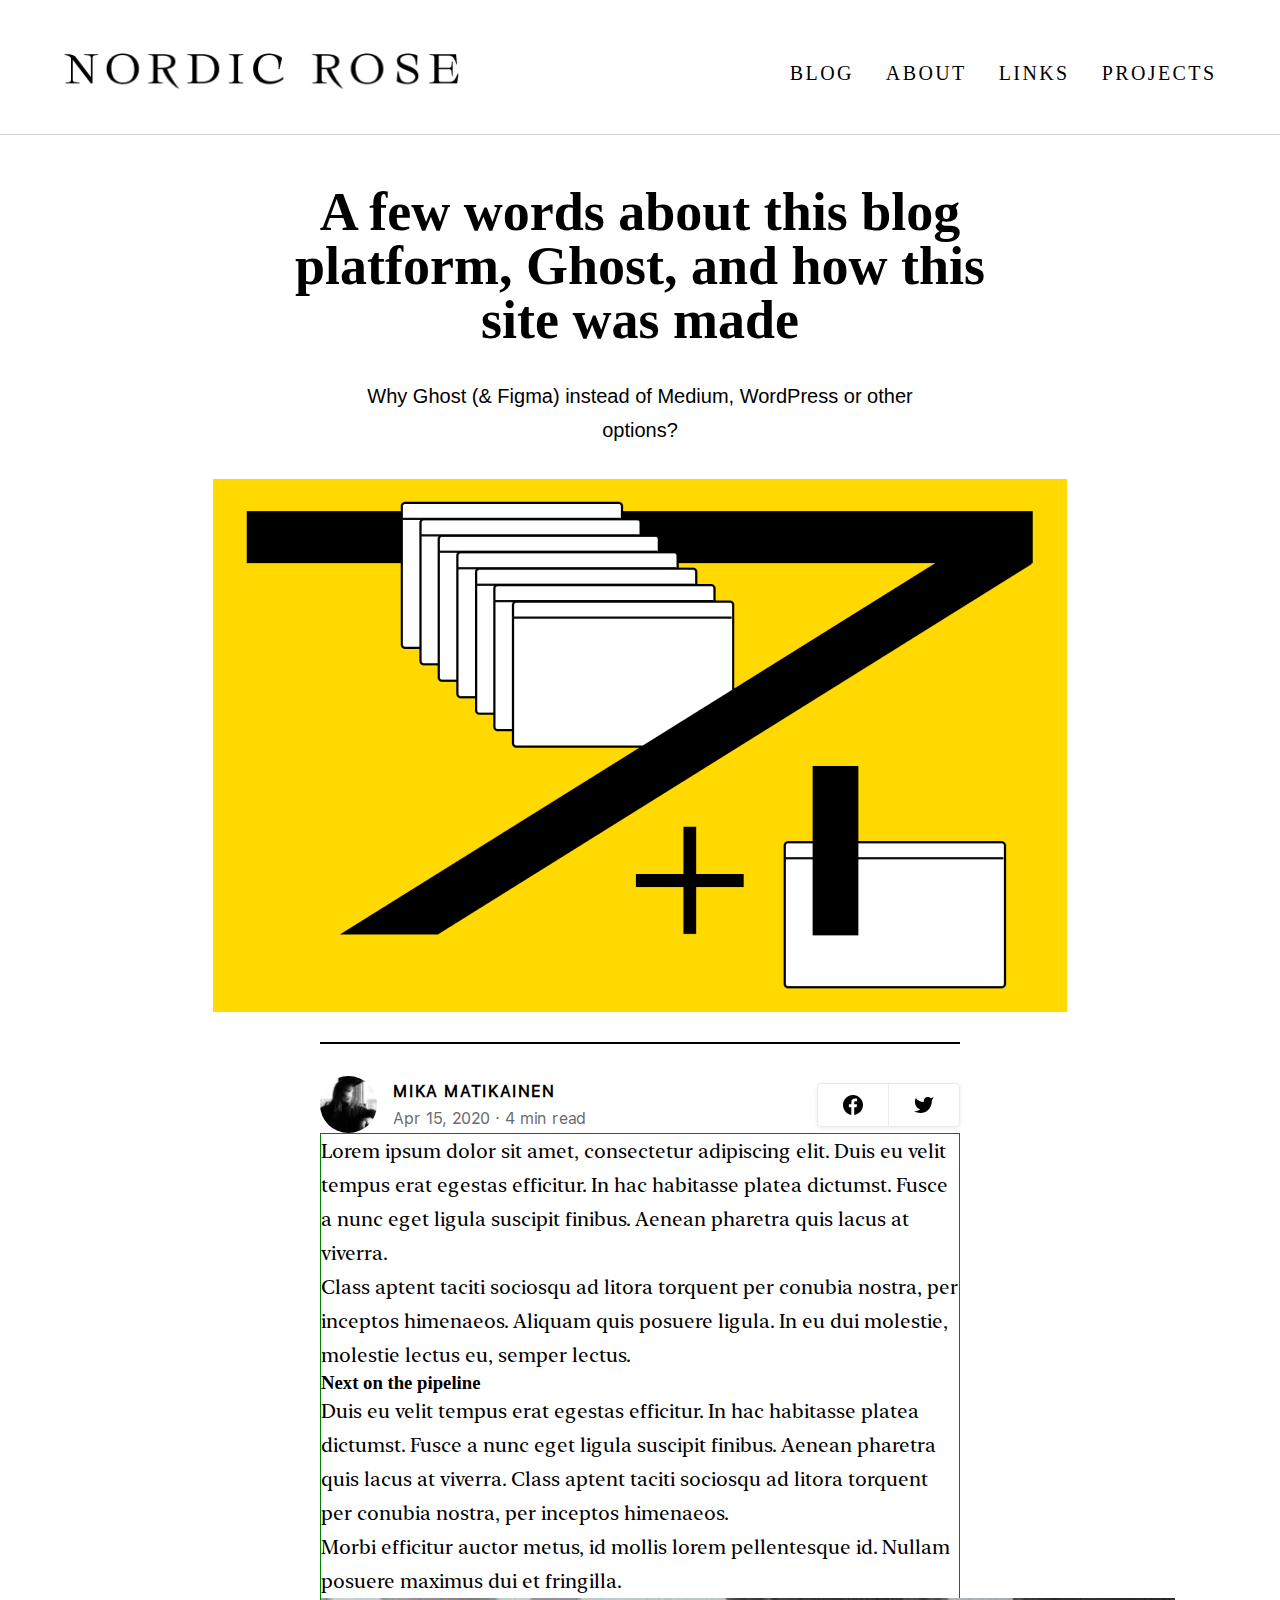
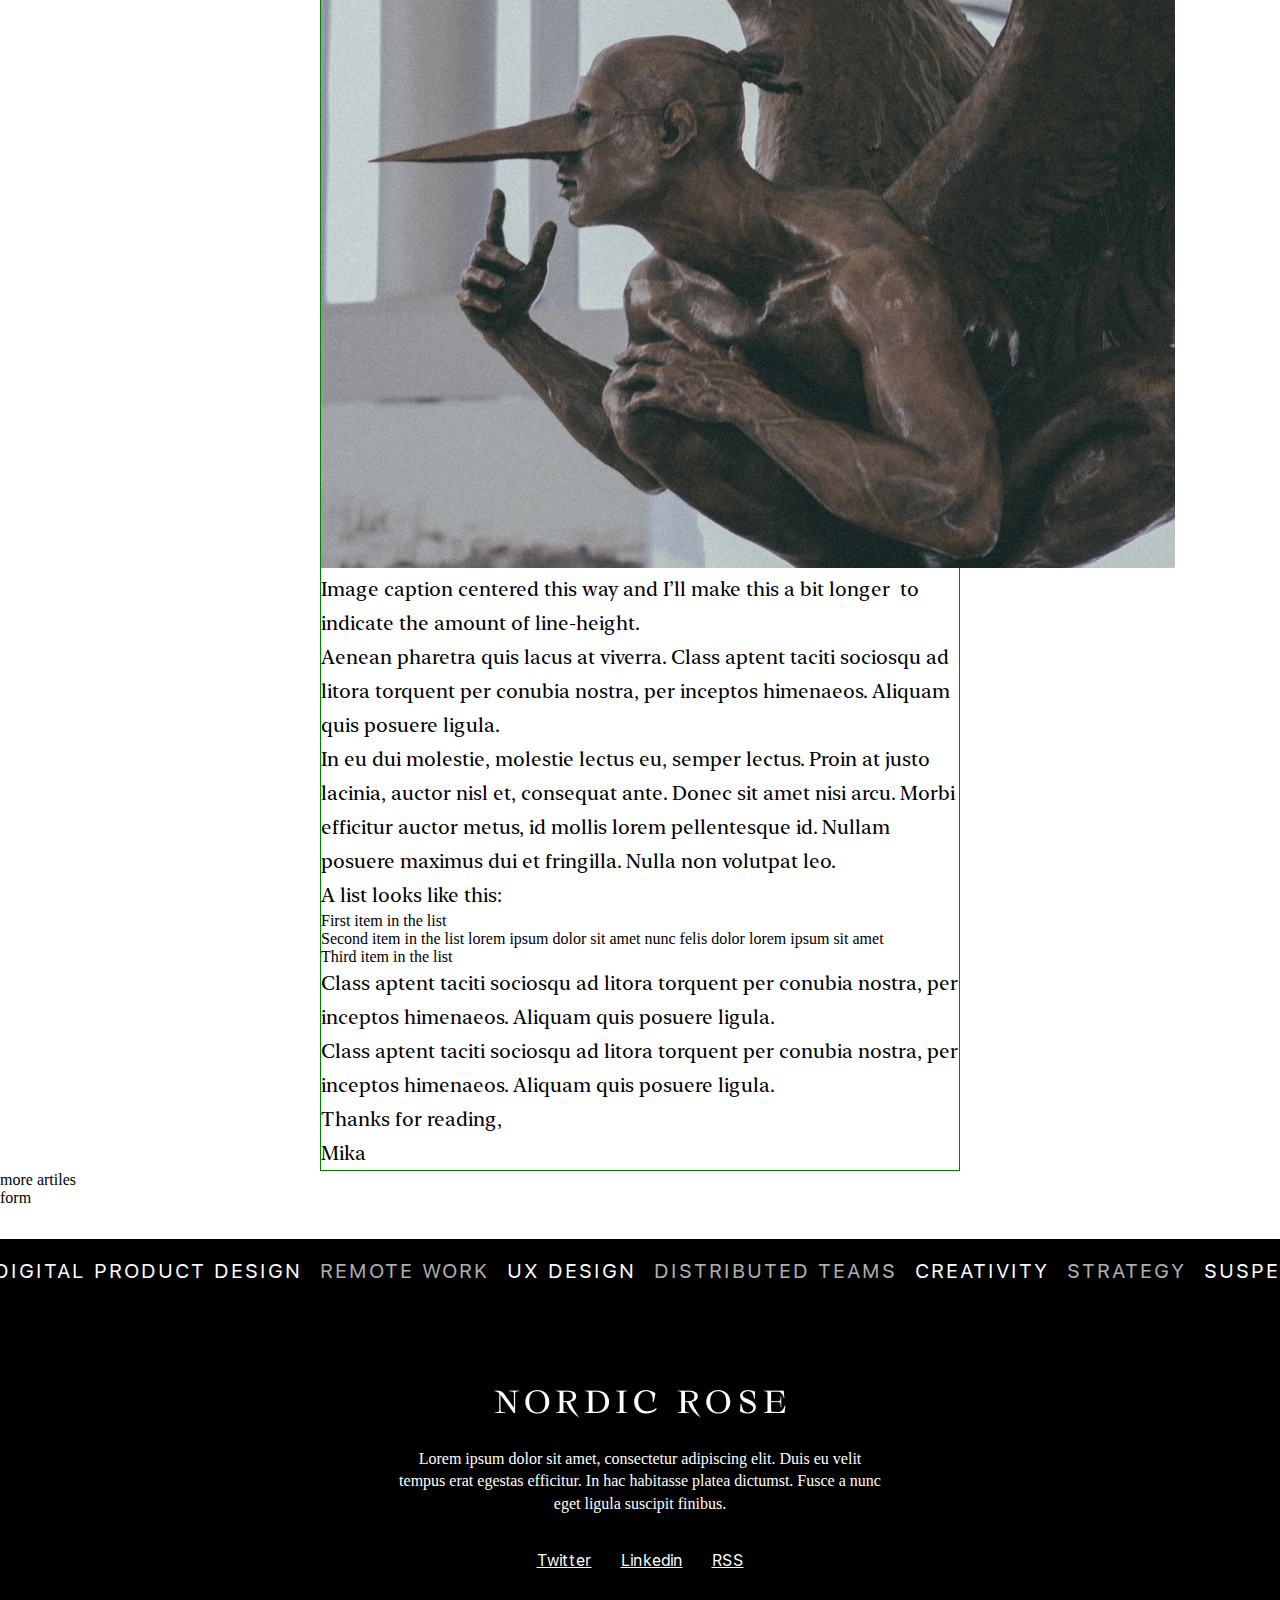
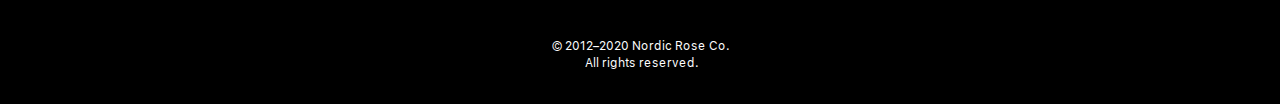
==== disk/article.html @ 6eb0c587 "building article content" ====
<!DOCTYPE html>
<html lang="en">
  <head>
    <meta charset="UTF-8" />
    <meta http-equiv="X-UA-Compatible" content="IE=edge" />
    <meta name="viewport" content="width=device-width, initial-scale=1.0" />
    <title>Document</title>
    <!-- Fonts -->
    <link href="https://fonts.cdnfonts.com/css/new-york" rel="stylesheet" />
    <link href="https://fonts.cdnfonts.com/css/sf-mono" rel="stylesheet" />
    <link
      href="https://fonts.cdnfonts.com/css/sf-pro-display"
      rel="stylesheet"
    />

    <!-- Style Sheet -->
    <link rel="stylesheet" href="./css/main.css" />
  </head>
  <body id="body-home">
    <!-- Header -->
    <header class="header-home">
      <div class="header-container">
        <div class="header-container__logo">
          <a href="./index.html"
            ><img src="./img/nordic-rose-logo.png" alt=""
          /></a>
        </div>
        <nav class="header-container__navbar">
          <ul
            class="navbar-burger-button"
            id="burgerButton"
            onclick="toggleBurgerButton()"
          >
            <li class="line-1"></li>
            <li class="line-2"></li>
            <li class="line-3"></li>
          </ul>
          <ul class="navbar-links" id="navLinks">
            <div class="link-container">
              <li><a href="./blog.html" target="_blank">blog</a></li>
            </div>
            <div class="link-container">
              <li><a href="#">about</a></li>
            </div>
            <div class="link-container">
              <li><a href="#">links</a></li>
            </div>
            <div class="link-container">
              <li><a href="#">projects</a></li>
            </div>
          </ul>
        </nav>
      </div>
    </header>

    <!-- Hero -->
    <div class="hero-home">
      <div
        class="hero-home-container hero-article-container"
        id="hero-container"
      >
        <img
          class="hero-home-container__image"
          src="./img/hero-image.png"
          alt="hero-image"
        />
        <h1 class="hero-home-container__title">
          A few words about this blog platform, Ghost, and how this site was
          made
        </h1>
        <p class="hero-home-container__introduction">
          Why Ghost (& Figma) instead of Medium, WordPress or other options?
        </p>
      </div>
    </div>

    <main>
      <!-- Author and article posted date -->
      <section class="main-article">
        <!-- 1. author info and date posted -->
        <div class="main-article__author">
          <!-- author name and date posted -->
          <div class="author-date-posted">
            <a href="https://www.facebook.com/zuck" target="_blank">
              <img
                src="./img/article-page/author-image.svg"
                class="author-image"
              />
            </a>
            <div class="name-date-posted">
              <a href="https://www.facebook.com/zuck" target="_blank">
                <h3>mika matikainen</h3>
              </a>
              <p>Apr 15, 2020 · 4 min read</p>
            </div>
          </div>

          <!-- author's socisl network -->
          <div class="social-network">
            <a href="https://www.facebook.com/" target="_blank"
              ><img src="./img/article-page/facebook-icon.svg"
            /></a>
            <a href="https://twitter.com/" target="_blank"
              ><img src="../disk/img/article-page/twitter-icon.svg"
            /></a>
            <a href="https://www.whatsapp.com/" target="_blank"
              ><img src="../disk/img/article-page/whatapp-icon.svg"
            /></a>
          </div>
        </div>

        <!-- 2. article content -->
        <div class="main-article__content">
          <p>
            Lorem ipsum dolor sit amet, consectetur adipiscing elit. Duis eu
            velit tempus erat egestas efficitur. In hac habitasse platea
            dictumst. Fusce a nunc eget ligula suscipit finibus. Aenean pharetra
            quis lacus at viverra.
          </p>

          <p>
            Class aptent taciti sociosqu ad litora torquent per conubia nostra,
            per inceptos himenaeos. Aliquam quis posuere ligula. In eu dui
            molestie, molestie lectus eu, semper lectus.
          </p>

          <h3>Next on the pipeline</h3>

          <p>
            Duis eu velit tempus erat egestas efficitur. In hac habitasse platea
            dictumst. Fusce a nunc eget ligula suscipit finibus. Aenean pharetra
            quis lacus at viverra. Class aptent taciti sociosqu ad litora
            torquent per conubia nostra, per inceptos himenaeos.
          </p>

          <p>
            Morbi efficitur auctor metus, id mollis lorem pellentesque id.
            Nullam posuere maximus dui et fringilla.
          </p>

          <div class="article-image">
            <img src="./img/article-page/article-image.png" />
            <p class="image-info">
              Image caption centered this way and I’ll make this a bit longer
               to indicate the amount of line-height.
            </p>
          </div>

          <p>
            Aenean pharetra quis lacus at viverra. Class aptent taciti sociosqu
            ad litora torquent per conubia nostra, per inceptos himenaeos.
            Aliquam quis posuere ligula.
          </p>

          <p>
            In eu dui molestie, molestie lectus eu, semper lectus. Proin at
            justo lacinia, auctor nisl et, consequat ante. Donec sit amet nisi
            arcu. Morbi efficitur auctor metus, id mollis lorem pellentesque id.
            Nullam posuere maximus dui et fringilla. Nulla non volutpat leo.
          </p>

          <p>A list looks like this:</p>
          <ul>
            <li>First item in the list</li>
            <li>
              Second item in the list lorem ipsum dolor sit amet nunc felis
              dolor lorem ipsum sit amet
            </li>
            <li>Third item in the list</li>
          </ul>

          <p>
            Class aptent taciti sociosqu ad litora torquent per conubia nostra,
            per inceptos himenaeos. Aliquam quis posuere ligula.
          </p>

          <p>
            Class aptent taciti sociosqu ad litora torquent per conubia nostra,
            per inceptos himenaeos. Aliquam quis posuere ligula.
          </p>

          <p>
            Thanks for reading,<br />
            Mika
          </p>
        </div>
      </section>

      <section class="more-articles">more artiles</section>
      <section class="form">form</section>
    </main>

    <!-- Footer -->
    <footer class="footer-home">
      <ul class="footer-home__abilities">
        <li>digital product design</li>
        <li>remote work</li>
        <li>ux design</li>
        <li>distributed teams</li>
        <li>creativity</li>
        <li>strategy</li>
        <li>suspense</li>
        <li>growth</li>
      </ul>
      <div class="footer-home__contact">
        <a href="./index.html" class="footer-logo"
          ><img src="./img/nordic-rose-dark-logo.png"
        /></a>
        <p class="footer-intro">
          Lorem ipsum dolor sit amet, consectetur adipiscing elit. Duis eu velit
          tempus erat egestas efficitur. In hac habitasse platea dictumst. Fusce
          a nunc eget ligula suscipit finibus.
        </p>
        <ul class="footer-social-network">
          <li><a href="https://twitter.com" target="_blank">Twitter</a></li>
          <li>
            <a href="https://www.linkedin.com" target="_blank">Linkedin</a>
          </li>
          <li><a href="https://rss.com" target="_blank">RSS</a></li>
        </ul>
        <p class="footer-copyright">
          © 2012–2020 Nordic Rose Co.  All rights reserved.
        </p>
      </div>
    </footer>

    <!-- Javascript -->
    <script src="./js/LogicScript.js"></script>
  </body>
</html>
---- disk/css/main.css ----
main {
  margin: 2rem 0;
  /* this will be removed */
}
main .main-article {
  max-width: 640px;
  margin: 0 auto;
}
main .main-article__author {
  display: -webkit-box;
  display: -ms-flexbox;
  display: flex;
  -webkit-box-pack: justify;
      -ms-flex-pack: justify;
          justify-content: space-between;
  -webkit-box-align: center;
      -ms-flex-align: center;
          align-items: center;
}
main .main-article__author .author-date-posted {
  display: -webkit-box;
  display: -ms-flexbox;
  display: flex;
  gap: 16px;
}
main .main-article__author .author-date-posted > a {
  border-radius: 50%;
  width: 57px;
  aspect-ratio: 1/1;
  overflow: hidden;
}
main .main-article__author .author-date-posted > a:hover {
  -webkit-box-shadow: 0px 1px 8px rgb(246, 217, 2);
          box-shadow: 0px 1px 8px rgb(246, 217, 2);
}
main .main-article__author .author-date-posted > a img {
  height: 100%;
  -o-object-fit: cover;
     object-fit: cover;
}
main .main-article__author .author-date-posted .name-date-posted {
  display: -webkit-box;
  display: -ms-flexbox;
  display: flex;
  -webkit-box-orient: vertical;
  -webkit-box-direction: normal;
      -ms-flex-direction: column;
          flex-direction: column;
  -webkit-box-pack: center;
      -ms-flex-pack: center;
          justify-content: center;
  gap: 8px;
}
main .main-article__author .author-date-posted .name-date-posted a h3 {
  text-transform: uppercase;
  font-family: "SF Pro Text";
  font-size: 16px;
  line-height: 19px;
  letter-spacing: 0.05em;
}
main .main-article__author .author-date-posted .name-date-posted a h3:hover {
  text-decoration: underline;
  -webkit-text-decoration-color: rgb(246, 217, 2);
          text-decoration-color: rgb(246, 217, 2);
}
main .main-article__author .author-date-posted .name-date-posted p {
  font-family: "SF Pro Text";
  font-style: normal;
  font-size: 16px;
  line-height: 19px;
  color: #6b6b6b;
}
main .main-article__author .social-network {
  border: 1px solid red;
  display: -webkit-box;
  display: -ms-flexbox;
  display: flex;
  -webkit-box-pack: justify;
      -ms-flex-pack: justify;
          justify-content: space-between;
  -webkit-box-align: center;
      -ms-flex-align: center;
          align-items: center;
  height: 44px;
  border: 1px solid #eaeaea;
  -webkit-box-shadow: 0px 1px 4px rgba(0, 0, 0, 0.08);
          box-shadow: 0px 1px 4px rgba(0, 0, 0, 0.08);
  border-radius: 4px;
  overflow: hidden;
}
main .main-article__author .social-network a {
  padding: 12.04px 25px;
  height: 100%;
}
main .main-article__author .social-network a:first-child {
  border-right: 1px solid rgba(0, 0, 0, 0.08);
}
main .main-article__author .social-network a:last-child {
  border-left: 1px solid rgba(0, 0, 0, 0.08);
  display: none;
}
main .main-article__author .social-network a:hover {
  background-color: rgb(246, 217, 2);
  -webkit-transition: all 250ms ease;
  transition: all 250ms ease;
}
main .main-article__author .social-network a img {
  width: 20px;
  height: 20px;
  position: relative;
  top: -1px;
}
main .main-article__content {
  border: 1px solid green;
}
main .main-article__content p {
  font-family: "New York Medium";
  font-style: normal;
  font-weight: 400;
  font-size: 20px;
  line-height: 170%;
}

/* --------------------------- ++ BASE ++ --------------------------- */
/* import article scss files */
@font-face {
  font-family: "SF Pro Text";
  src: url("../fonts/SFProText-Regular.ttf") format("truetype");
  font-weight: normal;
  font-style: normal;
  font-display: swap;
}
@font-face {
  font-family: "New York Medium";
  src: url("../fonts/NewYorkMedium-Regular.ttf") format("truetype");
  font-weight: 500;
  font-style: normal;
  font-display: swap;
}
li {
  list-style: none;
}

ul {
  list-style-type: none;
}

*,
::after,
::before {
  margin: 0;
  padding: 0;
  -webkit-box-sizing: border-box;
          box-sizing: border-box;
}

a,
a:visited,
a:hover,
a:active {
  color: inherit;
}

a {
  text-decoration: none;
}

textarea,
select,
input,
button {
  outline: none;
}

h1 {
  line-height: 100%;
  font-size: 54px;
  font-family: "New York Extra Large";
  text-align: center;
}

h2 {
  font-family: "New York Extra Large";
  font-size: 44px;
  line-height: 53px;
  text-align: center;
}

/*  ============================= HOME PAGE ============================= */
/* --- Header --- */
.header-home {
  -webkit-box-shadow: 0px 1px 0px rgba(0, 0, 0, 0.16);
          box-shadow: 0px 1px 0px rgba(0, 0, 0, 0.16);
  max-width: 1440px;
  margin: 0 auto;
}
.header-home .header-container {
  display: -webkit-box;
  display: -ms-flexbox;
  display: flex;
  -webkit-box-align: center;
      -ms-flex-align: center;
          align-items: center;
  -webkit-box-pack: justify;
      -ms-flex-pack: justify;
          justify-content: space-between;
  padding: 52.54px 63.58px 40px;
}
.header-home .header-container__logo {
  position: relative;
}
.header-home .header-container__logo a img {
  width: 395.83px;
  height: 37.53px;
}
.header-home .header-container__logo:hover::after {
  content: "";
  width: 100%;
  height: 2px;
  position: absolute;
  left: 0;
  top: calc(100% + 10px);
  background-color: rgb(246, 217, 2);
}
.header-home .header-container__navbar .navbar-burger-button {
  width: 24px;
  display: -webkit-box;
  display: -ms-flexbox;
  display: flex;
  -webkit-box-orient: vertical;
  -webkit-box-direction: normal;
      -ms-flex-direction: column;
          flex-direction: column;
  -webkit-box-pack: justify;
      -ms-flex-pack: justify;
          justify-content: space-between;
  gap: 7px;
  padding-bottom: 6px;
  cursor: pointer;
  -webkit-transition: all 250ms linear;
  transition: all 250ms linear;
  display: none;
}
.header-home .header-container__navbar .navbar-burger-button li {
  width: 100%;
  height: 1px;
  background-color: #000000;
}
.header-home .header-container__navbar .navbar-burger-button-open {
  -webkit-transform: rotate(90deg);
          transform: rotate(90deg);
  -webkit-transition: all 250ms linear;
  transition: all 250ms linear;
}
.header-home .header-container__navbar .navbar-links {
  display: -webkit-box;
  display: -ms-flexbox;
  display: flex;
  gap: 32px;
  z-index: 1000;
  background-color: white;
}
.header-home .header-container__navbar .navbar-links .link-container {
  position: relative;
}
.header-home .header-container__navbar .navbar-links .link-container li a {
  font-family: "New York Small";
  font-style: normal;
  font-weight: 500;
  font-size: 20px;
  line-height: 170%;
  text-align: center;
  letter-spacing: 0.12em;
  text-transform: uppercase;
  padding: 6px 100% 6px 0;
}
.header-home .header-container__navbar .navbar-links .link-container::after {
  content: "";
  width: 100%;
  height: 2px;
  position: absolute;
  left: 0;
  bottom: -44px;
  background-color: #000000;
  opacity: 0;
}
.header-home .header-container__navbar .navbar-links .link-container:hover::after {
  opacity: 1;
  -webkit-transition: all 350ms ease-out;
  transition: all 350ms ease-out;
}

/* --- Hero Home--- */
.hero-home {
  max-width: 1440px;
  margin: 0 auto;
  display: -webkit-box;
  display: -ms-flexbox;
  display: flex;
  -webkit-box-pack: center;
      -ms-flex-pack: center;
          justify-content: center;
  padding-top: 4%;
}
.hero-home .hero-home-container {
  max-width: 854px;
  display: -webkit-box;
  display: -ms-flexbox;
  display: flex;
  -webkit-box-orient: vertical;
  -webkit-box-direction: normal;
      -ms-flex-direction: column;
          flex-direction: column;
  -webkit-box-align: center;
      -ms-flex-align: center;
          align-items: center;
  gap: 32px;
  padding-bottom: 32px;
  position: relative;
  /* the black underline of the hero box */
}
.hero-home .hero-home-container__image {
  width: 100%;
}
.hero-home .hero-home-container__title {
  max-width: 780px;
  padding: 0 20px;
}
.hero-home .hero-home-container__introduction {
  font-family: "SF Mono", sans-serif;
  font-weight: 400;
  font-size: 20px;
  line-height: 170%;
  text-align: center;
  max-width: 592px;
  padding: 0 20px;
}
.hero-home .hero-home-container::after {
  content: "";
  width: 75%;
  height: 2px;
  background-color: #000000;
  margin: 0 auto;
  bottom: 0;
  position: absolute;
}

/* Articles - Home */
main .articles-section {
  width: -webkit-fit-content;
  width: -moz-fit-content;
  width: fit-content;
  margin: 64px auto;
}
main .articles-section h2 {
  margin-bottom: 40px;
}
main .articles-section .articles-container {
  display: -ms-grid;
  display: grid;
  -ms-grid-columns: 1fr 28px 1fr;
  grid-template-columns: repeat(2, 1fr);
  gap: 28px;
  padding: 0 20px;
}
main .articles-section .articles-container .article {
  display: -webkit-box;
  display: -ms-flexbox;
  display: flex;
  -webkit-box-orient: vertical;
  -webkit-box-direction: normal;
      -ms-flex-direction: column;
          flex-direction: column;
  -webkit-box-align: center;
      -ms-flex-align: center;
          align-items: center;
  gap: 20px;
  margin-bottom: 28px;
}
main .articles-section .articles-container .article a {
  display: -webkit-box;
  display: -ms-flexbox;
  display: flex;
  -webkit-box-orient: vertical;
  -webkit-box-direction: normal;
      -ms-flex-direction: column;
          flex-direction: column;
  -webkit-box-align: center;
      -ms-flex-align: center;
          align-items: center;
  gap: 20px;
}
main .articles-section .articles-container .article a p {
  font-family: "SF Pro Display", sans-serif;
  font-weight: 500;
  font-size: 22px;
  line-height: 120%;
  text-align: center;
  max-width: 262px;
}

/* Footer - Home */
.footer-home {
  background-color: #000000;
  max-width: 1440px;
  margin: 0 auto;
  display: -webkit-box;
  display: -ms-flexbox;
  display: flex;
  -webkit-box-orient: vertical;
  -webkit-box-direction: normal;
      -ms-flex-direction: column;
          flex-direction: column;
  -webkit-box-align: center;
      -ms-flex-align: center;
          align-items: center;
  gap: 105.12px;
  padding: 18px 0 32px 0;
  overflow: hidden;
}
.footer-home__abilities {
  display: -webkit-box;
  display: -ms-flexbox;
  display: flex;
  -webkit-box-pack: justify;
      -ms-flex-pack: justify;
          justify-content: space-between;
  gap: 18px;
  /* width increased to 101% to create overflow hidden effect */
  width: 101%;
}
.footer-home__abilities li {
  -ms-flex-negative: 0;
      flex-shrink: 0;
  font-family: "SF Pro Text";
  font-size: 20px;
  line-height: 28px;
  letter-spacing: 0.1em;
  text-transform: uppercase;
  /* can't find different weight of font SF Pro Text so I use text color with opacity 0.75 to do the highlighted trick*/
  color: rgba(255, 255, 255, 0.7);
  white-space: nowrap;
}
.footer-home__abilities li:nth-child(odd) {
  color: #ffffff;
}
.footer-home__contact {
  display: -webkit-box;
  display: -ms-flexbox;
  display: flex;
  -webkit-box-orient: vertical;
  -webkit-box-direction: normal;
      -ms-flex-direction: column;
          flex-direction: column;
  -webkit-box-align: center;
      -ms-flex-align: center;
          align-items: center;
  padding: 0 20px;
}
.footer-home__contact .footer-logo {
  margin-bottom: 25.58px;
}
.footer-home__contact .footer-intro {
  max-width: 488px;
  text-align: center;
  font-family: "New York Small";
  font-weight: 400;
  font-size: 16px;
  line-height: 140%;
  color: #ffffff;
  margin-bottom: 32px;
}
.footer-home__contact .footer-social-network {
  display: -webkit-box;
  display: -ms-flexbox;
  display: flex;
  gap: 29px;
  margin-bottom: 64px;
}
.footer-home__contact .footer-social-network li a {
  color: #ffffff;
  text-decoration: underline;
  font-family: "SF Pro Text";
  font-weight: 500;
  font-size: 16px;
  line-height: 170%;
}
.footer-home__contact .footer-copyright {
  color: #ffffff;
  font-family: "SF Pro Text";
  font-weight: 500;
  font-size: 12px;
  line-height: 140%;
  text-align: center;
  max-width: 178px;
}

/* ------------------------- ++ RESPONSIVE ++ -------------------------- */
@media (max-width: 1024px) {
  /*  ======================= HOME PAGE MOBILE ======================== */
  /* --- Header-Home --- */
  .header-home .header-container {
    position: relative;
    /* for .navbar-links positon */
    padding: 24px 20px 21px;
  }
  .header-home .header-container__logo a img {
    width: 217px;
    height: 20px;
  }
  .header-home .header-container__navbar .navbar-burger-button {
    display: -webkit-box;
    display: -ms-flexbox;
    display: flex;
  }
  .header-home .header-container__navbar .navbar-links {
    position: absolute;
    -webkit-box-orient: vertical;
    -webkit-box-direction: normal;
        -ms-flex-direction: column;
            flex-direction: column;
    gap: 0;
    top: 100%;
    left: 0;
    z-index: 100;
    width: 100%;
    height: 0;
    overflow: hidden;
  }
  .header-home .header-container__navbar .navbar-links .link-container:hover a {
    color: rgb(246, 217, 2);
  }
  .header-home .header-container__navbar .navbar-links .link-container::after {
    display: none;
  }
  .header-home .header-container__navbar .navbar-links-open {
    height: 100vh;
    padding: 10px 20px;
    -webkit-box-shadow: 0px 1px 0px rgba(0, 0, 0, 0.16);
            box-shadow: 0px 1px 0px rgba(0, 0, 0, 0.16);
    -webkit-transition: all 150ms cubic-bezier(0.25, 0.5, 0.75, 1);
    transition: all 150ms cubic-bezier(0.25, 0.5, 0.75, 1);
  }
}
@media (max-width: 682px) {
  /*  ======================= HOME PAGE MOBILE ======================== */
  /* Articles - Home */
  .articles-section {
    width: 100% !important;
  }
  .articles-section .articles-container {
    -ms-grid-columns: 1fr !important;
    grid-template-columns: 1fr !important;
  }
  .articles-section .articles-container .article:nth-child(n+7) {
    /* show only the first 6 articles on mobile mode */
    display: none;
  }
}
@media (max-width: 375px) {
  /*  ======================= HOME PAGE MOBILE ======================== */
  /* --- Hero-Home --- */
  .hero-home {
    padding-top: 52px;
  }
  .hero-home .hero-home-container {
    padding-bottom: 52px;
  }
  .hero-home .hero-home-container__title {
    font-size: 36px;
    line-height: 43px;
  }
  .hero-home .hero-home-container__introduction {
    font-size: 16px;
    line-height: 170%;
  }
  .hero-home .hero-home-container::after {
    width: 100%;
  }

  /* --- Footer-Home --- */
  .footer-home {
    gap: 103.41px;
  }
  .footer-home__contact .footer-logo img {
    max-width: 236.27px;
  }
  .footer-home__contact .footer-intro {
    max-width: 248px;
    font-size: 13px;
  }
  .footer-home__contact .footer-social-network li a {
    font-size: 13px;
  }
}
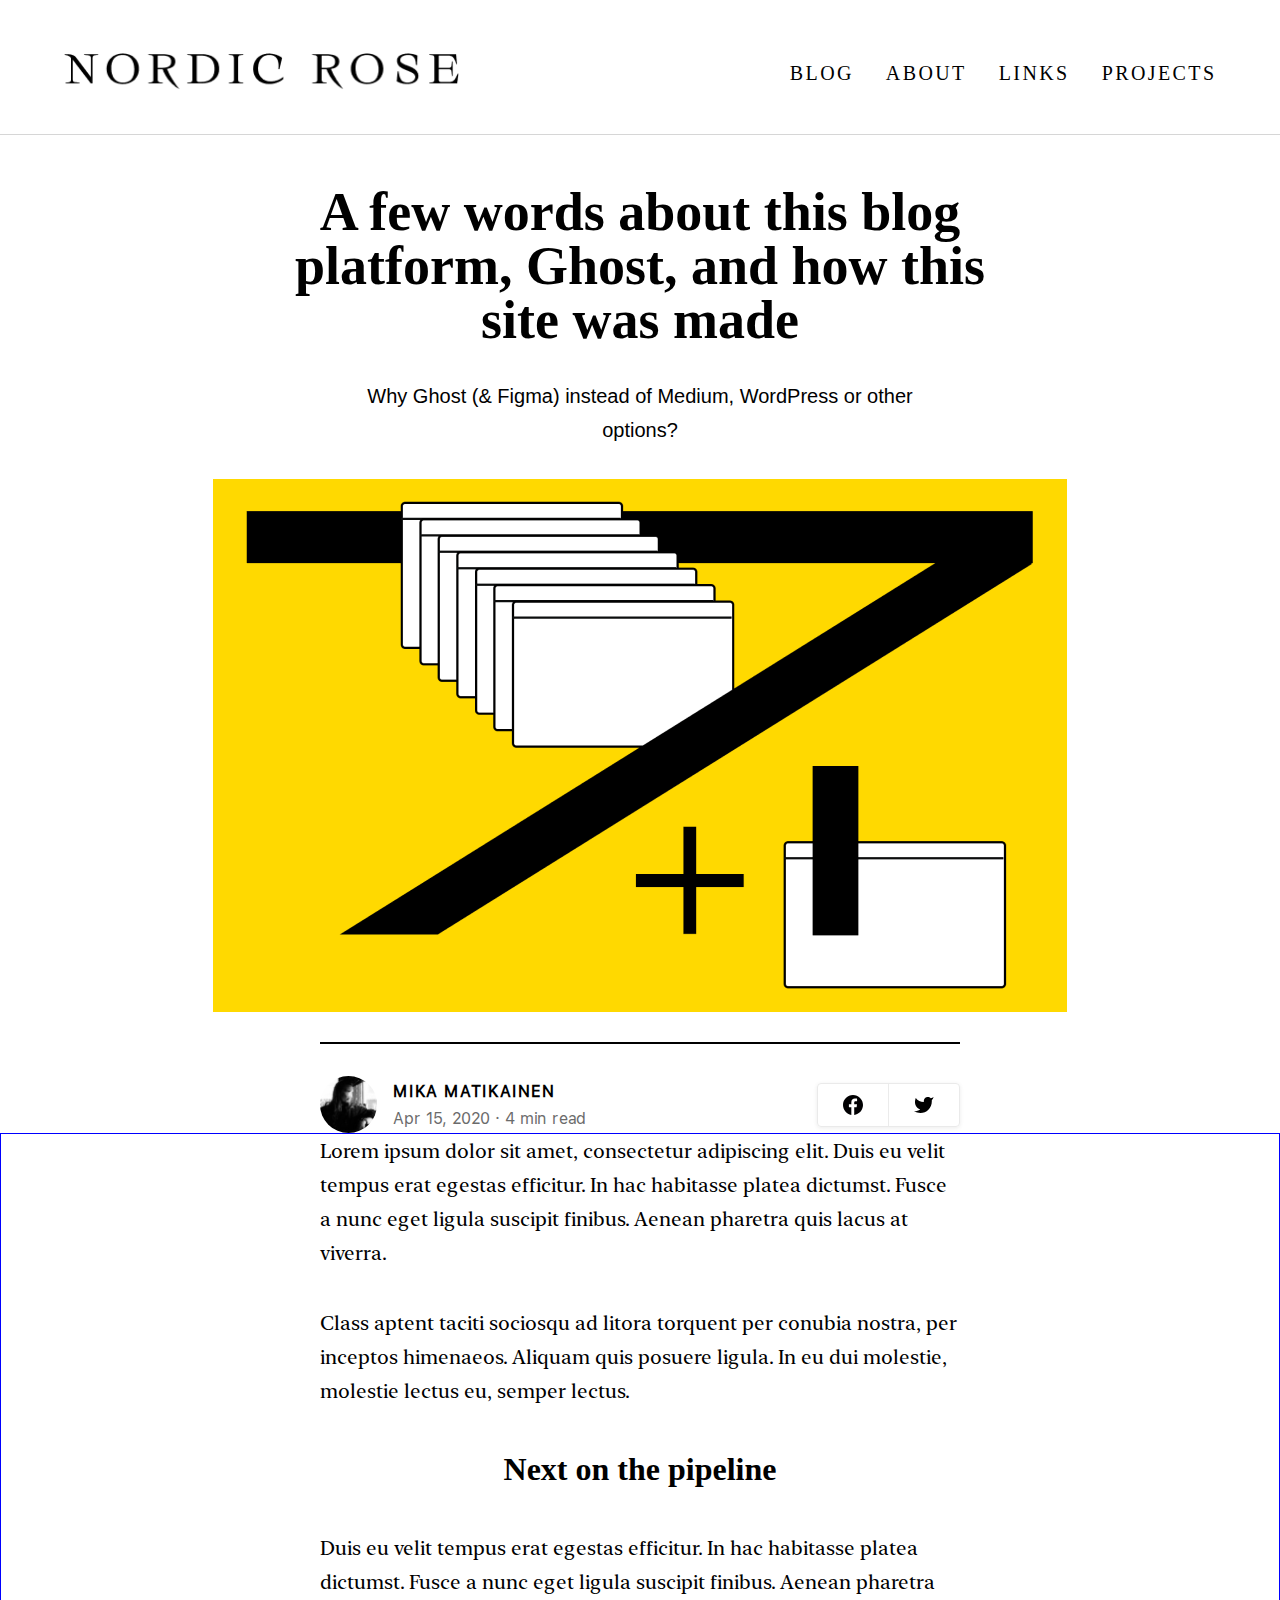
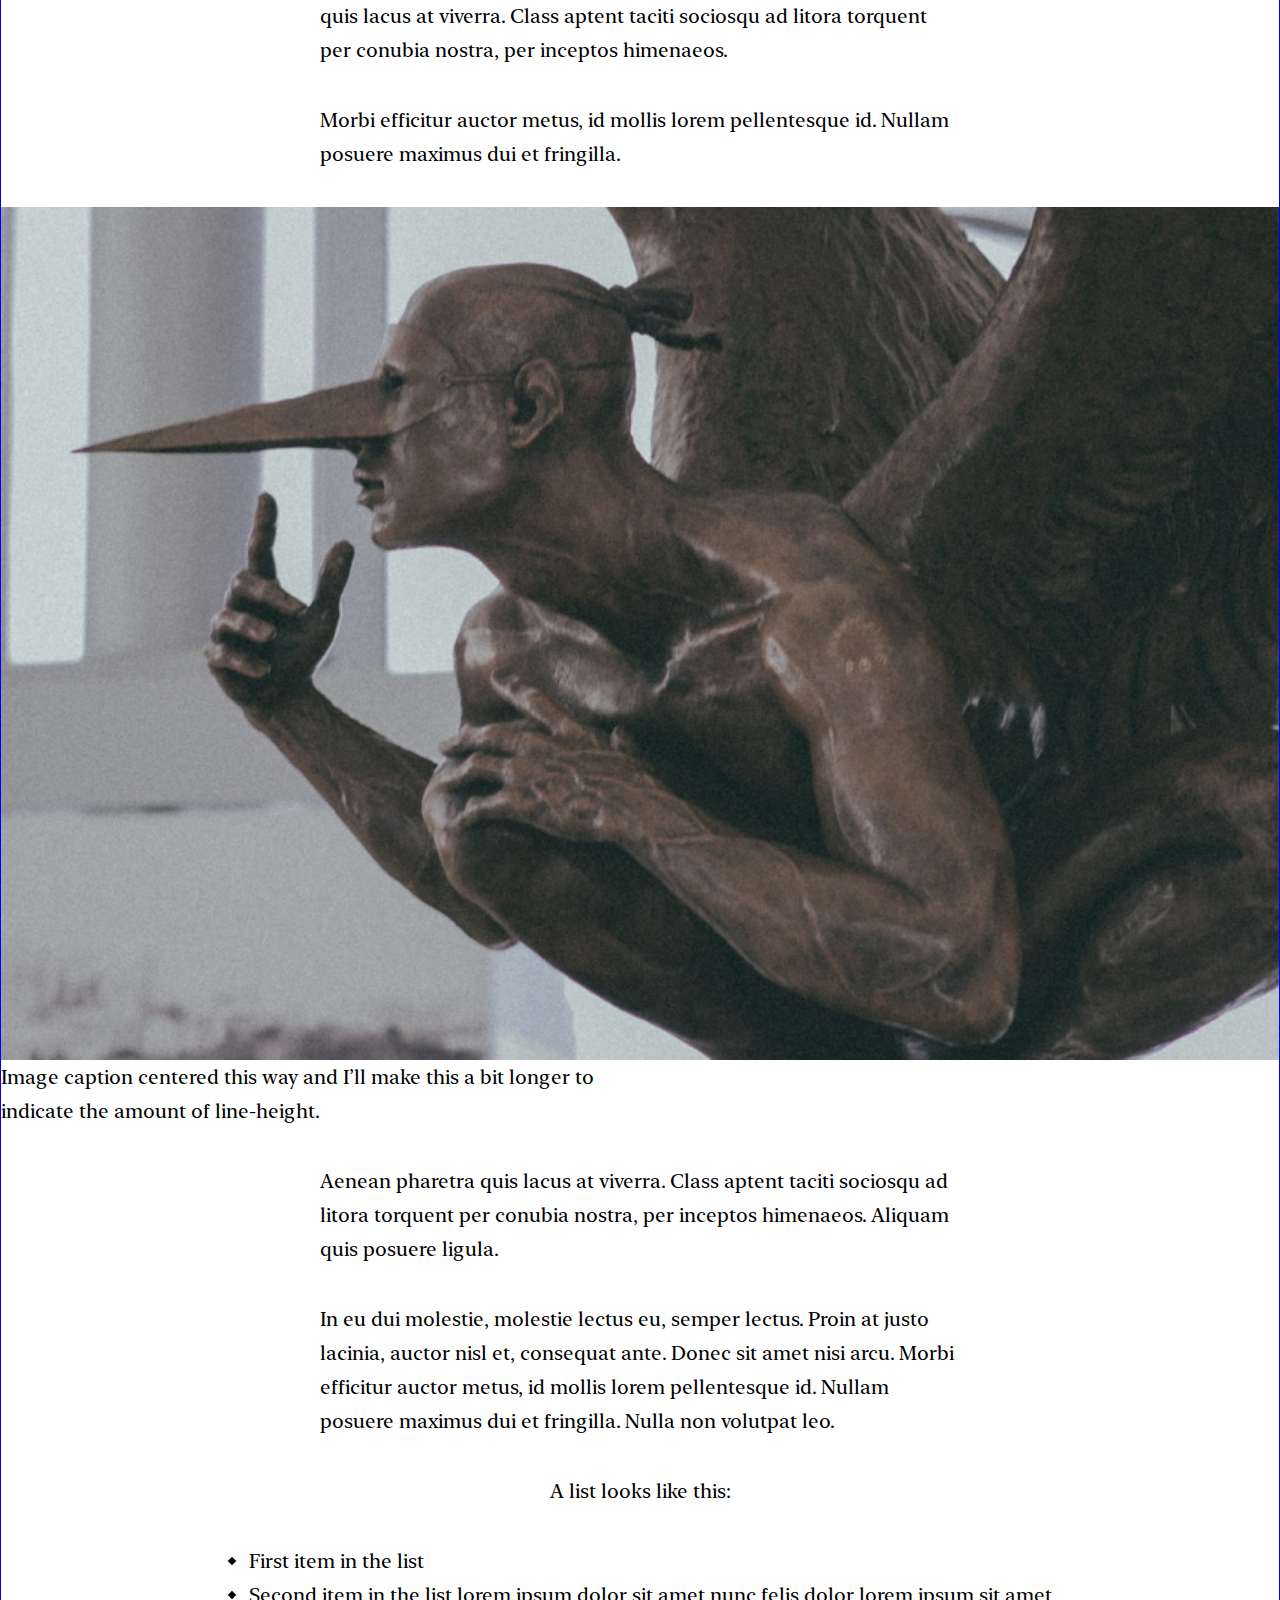
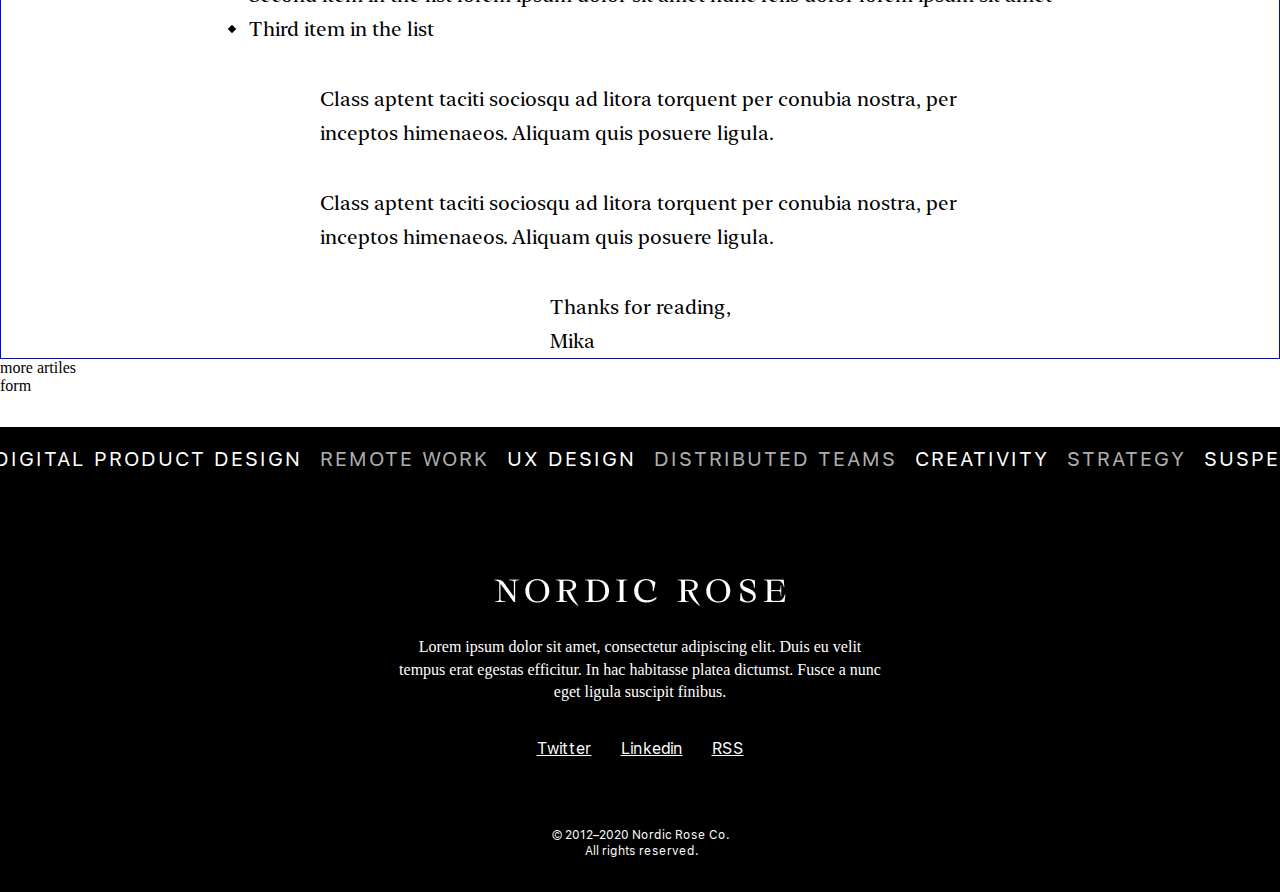
==== commit 11c6f8f9: "before making big change in html and css of article page" ====
--- a/disk/article.html
+++ b/disk/article.html
@@ -138,12 +138,11 @@
             Nullam posuere maximus dui et fringilla.
           </p>
 
-          <div class="article-image">
+          <div class="article-image-container">
             <img src="./img/article-page/article-image.png" />
             <p class="image-info">
-              Image caption centered this way and I’ll make this a bit longer
-               -to indicate the amount of line-height.
+              Image caption centered this way and I’ll make this a bit longer to
+              indicate the amount of line-height.
             </p>
           </div>
 
@@ -161,13 +160,20 @@
           </p>
 
           <p>A list looks like this:</p>
+
           <ul>
-            <li>First item in the list</li>
             <li>
-              Second item in the list lorem ipsum dolor sit amet nunc felis
-              dolor lorem ipsum sit amet
+              <div class="list-item-container">First item in the list</div>
             </li>
-            <li>Third item in the list</li>
+            <li>
+              <div class="list-item-container second-list-item">
+                Second item in the list lorem ipsum dolor sit amet nunc felis
+                dolor lorem ipsum sit amet
+              </div>
+            </li>
+            <li>
+              <div class="list-item-container">Third item in the list</div>
+            </li>
           </ul>
 
           <p>
--- a/disk/css/main.css
+++ b/disk/css/main.css
@@ -3,8 +3,8 @@
   /* this will be removed */
 }
 main .main-article {
-  max-width: 640px;
   margin: 0 auto;
+  /* Author name and date posted */
 }
 main .main-article__author {
   display: -webkit-box;
@@ -16,6 +16,9 @@
   -webkit-box-align: center;
       -ms-flex-align: center;
           align-items: center;
+  margin-bottom: 52px;
+  max-width: 640px;
+  margin: 0 auto;
 }
 main .main-article__author .author-date-posted {
   display: -webkit-box;
@@ -111,7 +114,18 @@
   top: -1px;
 }
 main .main-article__content {
-  border: 1px solid green;
+  border: 1px solid blue;
+  display: -webkit-box;
+  display: -ms-flexbox;
+  display: flex;
+  -webkit-box-orient: vertical;
+  -webkit-box-direction: normal;
+      -ms-flex-direction: column;
+          flex-direction: column;
+  -webkit-box-align: center;
+      -ms-flex-align: center;
+          align-items: center;
+  gap: 36px;
 }
 main .main-article__content p {
   font-family: "New York Medium";
@@ -119,6 +133,54 @@
   font-weight: 400;
   font-size: 20px;
   line-height: 170%;
+  max-width: 640px;
+}
+main .main-article__content h3 {
+  font-family: "SF Pro Display";
+  font-style: normal;
+  font-size: 32px;
+  line-height: 160%;
+}
+main .main-article__content .article-image-container {
+  display: -webkit-box;
+  display: -ms-flexbox;
+  display: flex;
+  -webkit-box-orient: vertical;
+  -webkit-box-direction: normal;
+      -ms-flex-direction: column;
+          flex-direction: column;
+  width: 100%;
+  margin: 0 auto;
+}
+main .main-article__content ul {
+  list-style-type: disc;
+}
+main .main-article__content ul li .list-item-container {
+  position: relative;
+  padding-left: 20px;
+  font-family: "New York Medium";
+  font-weight: 400;
+  font-size: 20px;
+  line-height: 170%;
+  display: -webkit-box;
+  display: -ms-flexbox;
+  display: flex;
+  -webkit-box-align: center;
+      -ms-flex-align: center;
+          align-items: center;
+}
+main .main-article__content ul li .list-item-container::before {
+  content: "";
+  width: 6px;
+  height: 6px;
+  background-color: #000000;
+  rotate: 45deg;
+  position: absolute;
+  margin: auto 0;
+  left: 0;
+}
+main .main-article__content ul li .second-list-item::before {
+  top: 14px;
 }
 
 /* --------------------------- ++ BASE ++ --------------------------- */
@@ -484,6 +546,9 @@
   font-weight: 500;
   font-size: 16px;
   line-height: 170%;
+}
+.footer-home__contact .footer-social-network li a:hover {
+  background-color: rgb(246, 217, 2);
 }
 .footer-home__contact .footer-copyright {
   color: #ffffff;
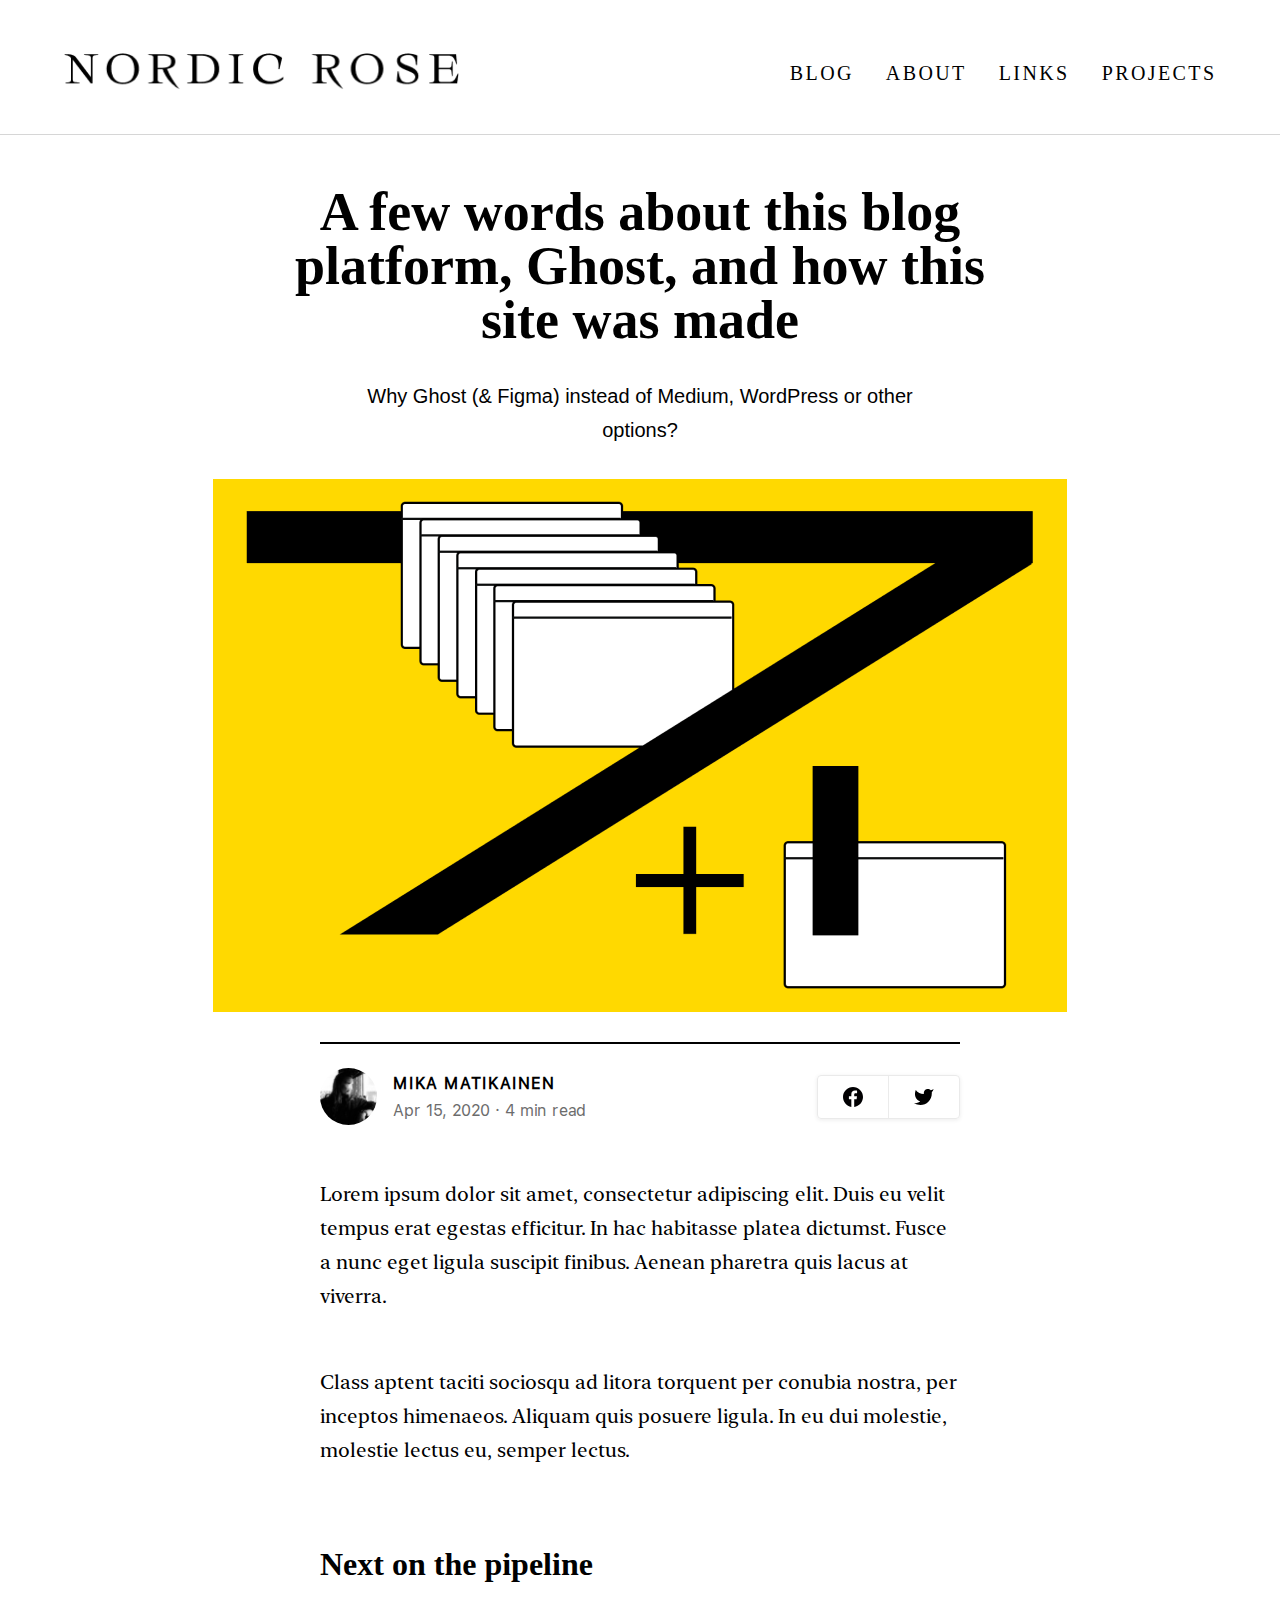
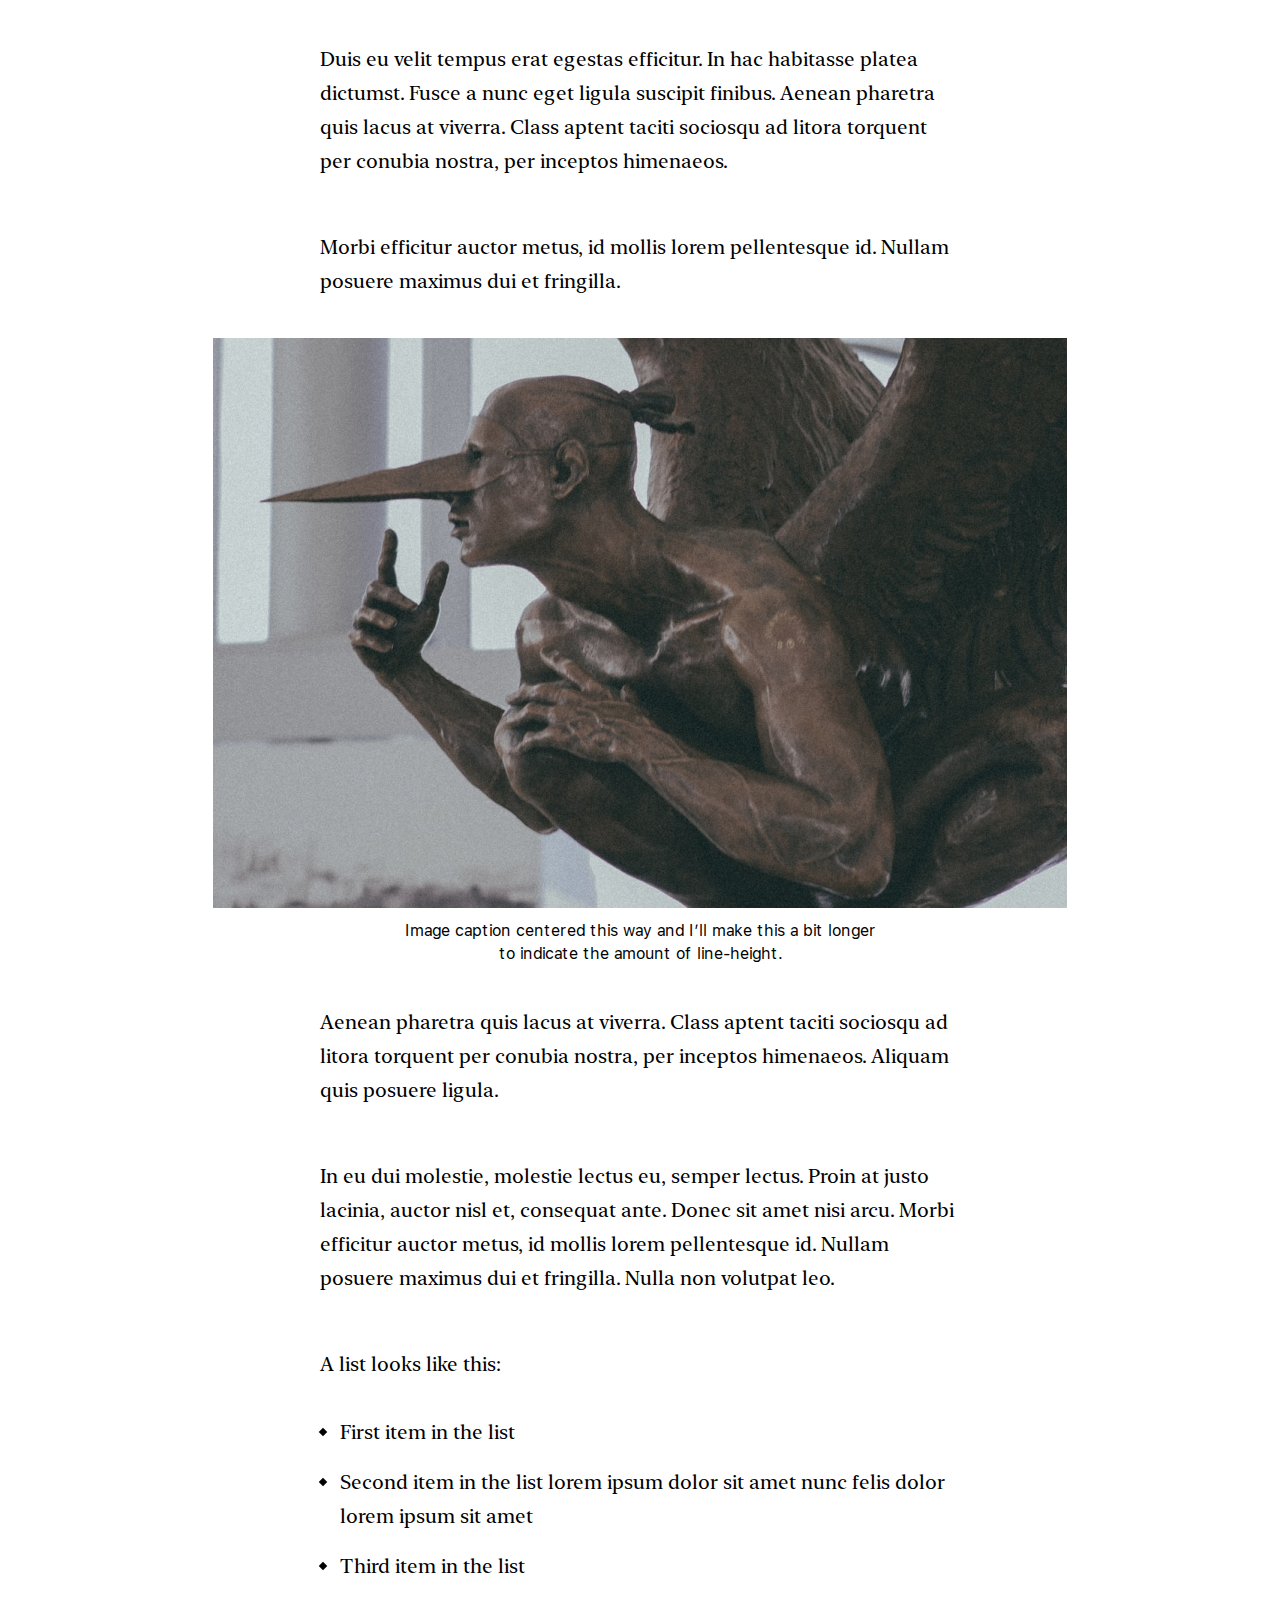
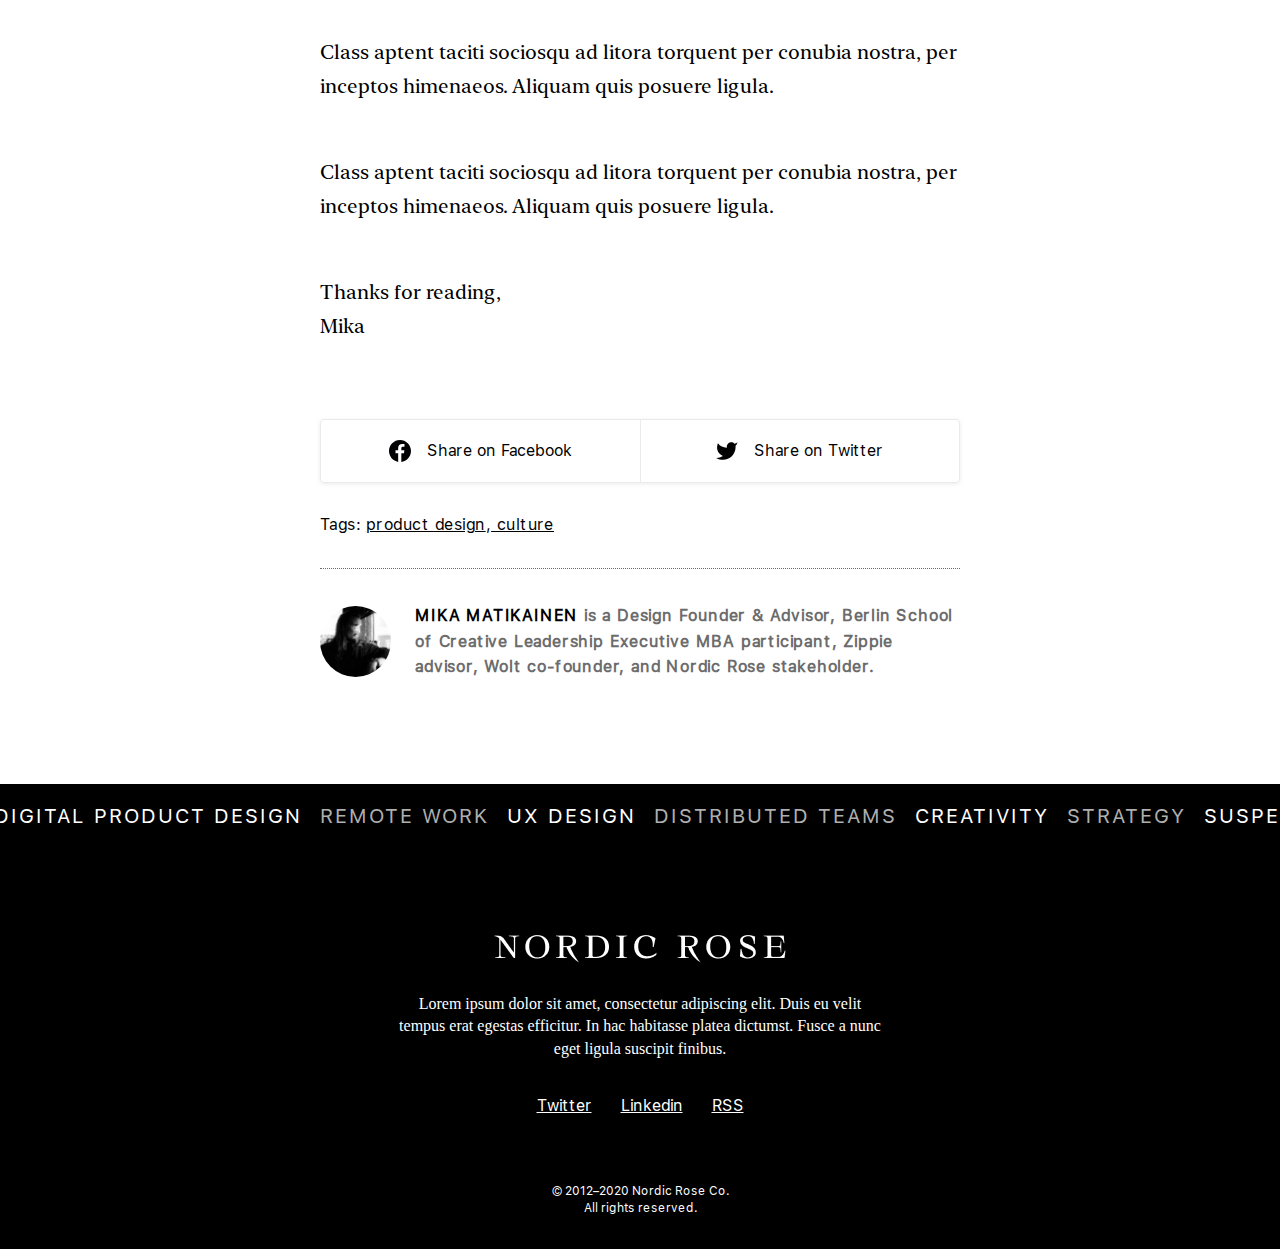
==== commit 0f90faca: "done section 1 of the article web page" ====
--- a/disk/article.html
+++ b/disk/article.html
@@ -111,90 +111,126 @@
 
         <!-- 2. article content -->
         <div class="main-article__content">
-          <p>
-            Lorem ipsum dolor sit amet, consectetur adipiscing elit. Duis eu
-            velit tempus erat egestas efficitur. In hac habitasse platea
-            dictumst. Fusce a nunc eget ligula suscipit finibus. Aenean pharetra
-            quis lacus at viverra.
-          </p>
-
-          <p>
-            Class aptent taciti sociosqu ad litora torquent per conubia nostra,
-            per inceptos himenaeos. Aliquam quis posuere ligula. In eu dui
-            molestie, molestie lectus eu, semper lectus.
-          </p>
-
-          <h3>Next on the pipeline</h3>
-
-          <p>
-            Duis eu velit tempus erat egestas efficitur. In hac habitasse platea
-            dictumst. Fusce a nunc eget ligula suscipit finibus. Aenean pharetra
-            quis lacus at viverra. Class aptent taciti sociosqu ad litora
-            torquent per conubia nostra, per inceptos himenaeos.
-          </p>
-
-          <p>
-            Morbi efficitur auctor metus, id mollis lorem pellentesque id.
-            Nullam posuere maximus dui et fringilla.
-          </p>
+          <div class="first-part-article text-content-container">
+            <p>
+              Lorem ipsum dolor sit amet, consectetur adipiscing elit. Duis eu
+              velit tempus erat egestas efficitur. In hac habitasse platea
+              dictumst. Fusce a nunc eget ligula suscipit finibus. Aenean
+              pharetra quis lacus at viverra.
+            </p>
+            <p>
+              Class aptent taciti sociosqu ad litora torquent per conubia
+              nostra, per inceptos himenaeos. Aliquam quis posuere ligula. In eu
+              dui molestie, molestie lectus eu, semper lectus.
+            </p>
+            <h3>Next on the pipeline</h3>
+            <p>
+              Duis eu velit tempus erat egestas efficitur. In hac habitasse
+              platea dictumst. Fusce a nunc eget ligula suscipit finibus. Aenean
+              pharetra quis lacus at viverra. Class aptent taciti sociosqu ad
+              litora torquent per conubia nostra, per inceptos himenaeos.
+            </p>
+            <p>
+              Morbi efficitur auctor metus, id mollis lorem pellentesque id.
+              Nullam posuere maximus dui et fringilla.
+            </p>
+          </div>
 
           <div class="article-image-container">
-            <img src="./img/article-page/article-image.png" />
-            <p class="image-info">
+            <img
+              src="./img/article-page/article-image.png"
+              class="article-image-container__image"
+            />
+            <p class="article-image-container__image-info">
               Image caption centered this way and I’ll make this a bit longer to
               indicate the amount of line-height.
             </p>
           </div>
 
-          <p>
-            Aenean pharetra quis lacus at viverra. Class aptent taciti sociosqu
-            ad litora torquent per conubia nostra, per inceptos himenaeos.
-            Aliquam quis posuere ligula.
-          </p>
-
-          <p>
-            In eu dui molestie, molestie lectus eu, semper lectus. Proin at
-            justo lacinia, auctor nisl et, consequat ante. Donec sit amet nisi
-            arcu. Morbi efficitur auctor metus, id mollis lorem pellentesque id.
-            Nullam posuere maximus dui et fringilla. Nulla non volutpat leo.
-          </p>
-
-          <p>A list looks like this:</p>
-
-          <ul>
-            <li>
-              <div class="list-item-container">First item in the list</div>
-            </li>
-            <li>
-              <div class="list-item-container second-list-item">
-                Second item in the list lorem ipsum dolor sit amet nunc felis
-                dolor lorem ipsum sit amet
-              </div>
-            </li>
-            <li>
-              <div class="list-item-container">Third item in the list</div>
-            </li>
-          </ul>
-
-          <p>
-            Class aptent taciti sociosqu ad litora torquent per conubia nostra,
-            per inceptos himenaeos. Aliquam quis posuere ligula.
-          </p>
-
-          <p>
-            Class aptent taciti sociosqu ad litora torquent per conubia nostra,
-            per inceptos himenaeos. Aliquam quis posuere ligula.
-          </p>
-
-          <p>
-            Thanks for reading,<br />
-            Mika
-          </p>
+          <div class="second-part-article text-content-container">
+            <p>
+              Aenean pharetra quis lacus at viverra. Class aptent taciti
+              sociosqu ad litora torquent per conubia nostra, per inceptos
+              himenaeos. Aliquam quis posuere ligula.
+            </p>
+            <p>
+              In eu dui molestie, molestie lectus eu, semper lectus. Proin at
+              justo lacinia, auctor nisl et, consequat ante. Donec sit amet nisi
+              arcu. Morbi efficitur auctor metus, id mollis lorem pellentesque
+              id. Nullam posuere maximus dui et fringilla. Nulla non volutpat
+              leo.
+            </p>
+            
+            <ul>
+              <p>A list looks like this:</p>
+              <li>
+                <div class="list-item-container">First item in the list</div>
+              </li>
+              <li>
+                <div class="list-item-container second-list-item">
+                  Second item in the list lorem ipsum dolor sit amet nunc felis
+                  dolor lorem ipsum sit amet
+                </div>
+              </li>
+              <li>
+                <div class="list-item-container">Third item in the list</div>
+              </li>
+            </ul>
+            <p>
+              Class aptent taciti sociosqu ad litora torquent per conubia
+              nostra, per inceptos himenaeos. Aliquam quis posuere ligula.
+            </p>
+            <p>
+              Class aptent taciti sociosqu ad litora torquent per conubia
+              nostra, per inceptos himenaeos. Aliquam quis posuere ligula.
+            </p>
+            <p>
+              Thanks for reading,<br />
+              Mika
+            </p>
+          </div>
+
+          <!-- Social Media Sharing-->
+          <div class="social-media-sharing">
+            <p>Share:</p>
+            <div class="networks-sharing-links">
+              <a href="https://www.facebook.com/" target="_blank"
+                ><img src="./img/article-page/facebook-icon.svg" /><span>
+                  Share on Facebook
+                </span></a
+              >
+              <a href="https://twitter.com/" target="_blank"
+                ><img src="../disk/img/article-page/twitter-icon.svg"
+              /><span>
+                Share on Twitter</a>
+              <a href="https://www.whatsapp.com/" target="_blank"
+                ><img src="../disk/img/article-page/whatapp-icon.svg"
+              /></a>
+            </div>
+          </div>
+
+           <!-- Tags -->
+           <div class="tags">
+            <p><span>Tags: </span><a href="#">product design</a>,<a href="#"> culture</a></p>
+           </div>
+
         </div>
+
+         <!-- 3. author's background -->
+         <div class="main-article__author-background">
+          <div class="image-container">
+            <a href="https://www.facebook.com/zuck" target="_blank">
+              <img
+                src="./img/article-page/author-image.svg"
+                class="author-image"
+              />
+            </a>
+          </div>
+          <div class="name-background">
+            <p><span>Mika Matikainen</span> is a Design Founder & Advisor, Berlin School of Creative Leadership Executive MBA participant, Zippie advisor, Wolt co-founder, and Nordic Rose stakeholder.  </p>
+          </div>
+         </div>
       </section>
-
-      <section class="more-articles">more artiles</section>
-      <section class="form">form</section>
     </main>
 
     <!-- Footer -->
@@ -226,8 +262,7 @@
           <li><a href="https://rss.com" target="_blank">RSS</a></li>
         </ul>
         <p class="footer-copyright">
-          © 2012–2020 Nordic Rose Co.  -All rights reserved.
+          © 2012–2020 Nordic Rose Co. All rights reserved.
         </p>
       </div>
     </footer>
--- a/disk/css/main.css
+++ b/disk/css/main.css
@@ -1,10 +1,8 @@
-main {
-  margin: 2rem 0;
-  /* this will be removed */
-}
 main .main-article {
-  margin: 0 auto;
-  /* Author name and date posted */
+  padding: 24px 0 104.18px 0;
+  /* Author and Artitle's posted date */
+  /* Article Content*/
+  /* Author Background */
 }
 main .main-article__author {
   display: -webkit-box;
@@ -16,9 +14,8 @@
   -webkit-box-align: center;
       -ms-flex-align: center;
           align-items: center;
-  margin-bottom: 52px;
   max-width: 640px;
-  margin: 0 auto;
+  margin: 0 auto 52px auto;
 }
 main .main-article__author .author-date-posted {
   display: -webkit-box;
@@ -71,7 +68,7 @@
   font-style: normal;
   font-size: 16px;
   line-height: 19px;
-  color: #6b6b6b;
+  color: #6c6c6c;
 }
 main .main-article__author .social-network {
   border: 1px solid red;
@@ -114,32 +111,44 @@
   top: -1px;
 }
 main .main-article__content {
-  border: 1px solid blue;
-  display: -webkit-box;
-  display: -ms-flexbox;
-  display: flex;
-  -webkit-box-orient: vertical;
-  -webkit-box-direction: normal;
-      -ms-flex-direction: column;
-          flex-direction: column;
-  -webkit-box-align: center;
-      -ms-flex-align: center;
-          align-items: center;
-  gap: 36px;
-}
-main .main-article__content p {
+  display: -webkit-box;
+  display: -ms-flexbox;
+  display: flex;
+  -webkit-box-orient: vertical;
+  -webkit-box-direction: normal;
+      -ms-flex-direction: column;
+          flex-direction: column;
+  -webkit-box-align: center;
+      -ms-flex-align: center;
+          align-items: center;
+  /* Article Image */
+  /* Social Media Sharing */
+  /* Tags */
+}
+main .main-article__content .text-content-container {
+  max-width: 640px;
+  display: -webkit-box;
+  display: -ms-flexbox;
+  display: flex;
+  -webkit-box-orient: vertical;
+  -webkit-box-direction: normal;
+      -ms-flex-direction: column;
+          flex-direction: column;
+  gap: 52px;
+}
+main .main-article__content .text-content-container p {
   font-family: "New York Medium";
   font-style: normal;
   font-weight: 400;
   font-size: 20px;
   line-height: 170%;
-  max-width: 640px;
-}
-main .main-article__content h3 {
+}
+main .main-article__content .text-content-container h3 {
   font-family: "SF Pro Display";
   font-style: normal;
   font-size: 32px;
   line-height: 160%;
+  margin-top: 20px;
 }
 main .main-article__content .article-image-container {
   display: -webkit-box;
@@ -149,11 +158,37 @@
   -webkit-box-direction: normal;
       -ms-flex-direction: column;
           flex-direction: column;
+  -webkit-box-align: center;
+      -ms-flex-align: center;
+          align-items: center;
+  gap: 12px;
+  max-width: 854px;
+  margin: 40px 0;
+}
+main .main-article__content .article-image-container__image {
   width: 100%;
-  margin: 0 auto;
+}
+main .main-article__content .article-image-container__image-info {
+  font-family: "SF Pro Text";
+  font-weight: 500;
+  font-size: 16px;
+  line-height: 140%;
+  max-width: 482px;
+  text-align: center;
 }
 main .main-article__content ul {
   list-style-type: disc;
+  display: -webkit-box;
+  display: -ms-flexbox;
+  display: flex;
+  -webkit-box-orient: vertical;
+  -webkit-box-direction: normal;
+      -ms-flex-direction: column;
+          flex-direction: column;
+  gap: 16px;
+}
+main .main-article__content ul p {
+  padding-bottom: 18px;
 }
 main .main-article__content ul li .list-item-container {
   position: relative;
@@ -182,7 +217,253 @@
 main .main-article__content ul li .second-list-item::before {
   top: 14px;
 }
-
+main .main-article__content .social-media-sharing {
+  min-width: 640px;
+  margin: 76px 0 32px 0;
+  display: -webkit-box;
+  display: -ms-flexbox;
+  display: flex;
+  -webkit-box-orient: vertical;
+  -webkit-box-direction: normal;
+      -ms-flex-direction: column;
+          flex-direction: column;
+  gap: 10px;
+}
+main .main-article__content .social-media-sharing p {
+  font-family: "SF Pro Text";
+  font-weight: 500;
+  font-size: 14px;
+  line-height: 17px;
+  letter-spacing: 0.03em;
+  display: none;
+}
+main .main-article__content .social-media-sharing .networks-sharing-links {
+  width: 100%;
+  display: -webkit-box;
+  display: -ms-flexbox;
+  display: flex;
+  -webkit-box-pack: space-evenly;
+      -ms-flex-pack: space-evenly;
+          justify-content: space-evenly;
+  -webkit-box-align: center;
+      -ms-flex-align: center;
+          align-items: center;
+  height: 64px;
+  border: 1px solid #eaeaea;
+  -webkit-box-shadow: 0px 1px 4px rgba(0, 0, 0, 0.08);
+          box-shadow: 0px 1px 4px rgba(0, 0, 0, 0.08);
+  border-radius: 4px;
+  overflow: hidden;
+}
+main .main-article__content .social-media-sharing .networks-sharing-links a {
+  padding: 12.04px 25px;
+  height: 100%;
+  display: -webkit-box;
+  display: -ms-flexbox;
+  display: flex;
+  -webkit-box-pack: center;
+      -ms-flex-pack: center;
+          justify-content: center;
+  -webkit-box-align: center;
+      -ms-flex-align: center;
+          align-items: center;
+  gap: 16px;
+  /* these 2 lines below make the flex box elements with different size content has the exact same width */
+  width: 0;
+  -webkit-box-flex: 1;
+      -ms-flex-positive: 1;
+          flex-grow: 1;
+}
+main .main-article__content .social-media-sharing .networks-sharing-links a:first-child {
+  border-right: 1px solid rgba(0, 0, 0, 0.08);
+}
+main .main-article__content .social-media-sharing .networks-sharing-links a:last-child {
+  border-left: 1px solid rgba(0, 0, 0, 0.08);
+  display: none;
+}
+main .main-article__content .social-media-sharing .networks-sharing-links a:hover {
+  background-color: rgb(246, 217, 2);
+  -webkit-transition: all 250ms ease;
+  transition: all 250ms ease;
+}
+main .main-article__content .social-media-sharing .networks-sharing-links a img {
+  width: 22px;
+  height: 22px;
+}
+main .main-article__content .social-media-sharing .networks-sharing-links a span {
+  font-family: "SF Pro Text";
+  font-weight: 500;
+  font-size: 16px;
+  line-height: 160%;
+}
+main .main-article__content .tags {
+  border-bottom: 1px dotted #6c6c6c;
+  min-width: 640px;
+}
+main .main-article__content .tags p {
+  font-family: "SF Pro Text";
+  font-weight: 500;
+  font-size: 16px;
+  line-height: 19px;
+  letter-spacing: 0.03em;
+  margin-bottom: 34px;
+}
+main .main-article__content .tags p a {
+  text-decoration: underline;
+}
+main .main-article__content .tags p a:hover {
+  -webkit-text-decoration-color: rgb(246, 217, 2);
+          text-decoration-color: rgb(246, 217, 2);
+}
+main .main-article__author-background {
+  max-width: 640px;
+  display: -webkit-box;
+  display: -ms-flexbox;
+  display: flex;
+  -webkit-box-align: center;
+      -ms-flex-align: center;
+          align-items: center;
+  gap: 24px;
+  margin: 34px auto 0 auto;
+}
+main .main-article__author-background .image-container {
+  border-radius: 50%;
+  overflow: hidden;
+  min-width: 71.25px;
+  aspect-ratio: 1/1;
+}
+main .main-article__author-background .image-container a:hover {
+  -webkit-box-shadow: 0px 1px 8px rgb(246, 217, 2);
+          box-shadow: 0px 1px 8px rgb(246, 217, 2);
+}
+main .main-article__author-background .image-container a img {
+  height: 100%;
+  -o-object-fit: cover;
+     object-fit: cover;
+}
+main .main-article__author-background .image-container:hover {
+  -webkit-box-shadow: 0px 1px 8px rgb(246, 217, 2);
+          box-shadow: 0px 1px 8px rgb(246, 217, 2);
+}
+main .main-article__author-background p {
+  font-family: "SF Pro Text";
+  font-size: 16px;
+  line-height: 160%;
+  letter-spacing: 0.05em;
+  font-weight: 700;
+  color: #6c6c6c;
+}
+main .main-article__author-background p span {
+  text-transform: uppercase;
+  color: #000000;
+}
+
+/* ------------------------- ++ RESPONSIVE ++ -------------------------- */
+/* */
+@media (max-width: 640px) {
+  main .main-article {
+    /* Author Information*/
+    /* Article Content*/
+    /* Author's background */
+  }
+  main .main-article__author {
+    padding: 0 20px;
+    -webkit-box-orient: vertical;
+    -webkit-box-direction: normal;
+        -ms-flex-direction: column;
+            flex-direction: column;
+    -webkit-box-align: start;
+        -ms-flex-align: start;
+            align-items: flex-start;
+    gap: 24px;
+  }
+  main .main-article__author .author-date-posted .name-date-posted a h3 {
+    font-size: 13px;
+  }
+  main .main-article__author .author-date-posted .name-date-posted p {
+    font-size: 13px;
+  }
+  main .main-article__author .social-network {
+    width: 100%;
+  }
+  main .main-article__author .social-network a {
+    -webkit-box-flex: 1;
+        -ms-flex-positive: 1;
+            flex-grow: 1;
+    display: -webkit-box;
+    display: -ms-flexbox;
+    display: flex;
+    -webkit-box-pack: center;
+        -ms-flex-pack: center;
+            justify-content: center;
+  }
+  main .main-article__author .social-network a:last-child {
+    display: initial;
+    display: -webkit-box;
+    display: -ms-flexbox;
+    display: flex;
+    -webkit-box-pack: center;
+        -ms-flex-pack: center;
+            justify-content: center;
+    border-left: 1px solid rgba(0, 0, 0, 0.08);
+  }
+  main .main-article__content {
+    /* Social Media Sharing */
+  }
+  main .main-article__content .text-content-container {
+    padding: 0 20px;
+    gap: 42px;
+  }
+  main .main-article__content .text-content-container p {
+    font-size: 16px;
+  }
+  main .main-article__content .text-content-container ul li .list-item-container {
+    font-size: 16px;
+  }
+  main .main-article__content .text-content-container h3 {
+    margin-top: 10px;
+    font-size: 26px;
+  }
+  main .main-article__content .social-media-sharing {
+    min-width: 100% !important;
+    padding: 0 20px;
+    margin-top: 52px;
+  }
+  main .main-article__content .social-media-sharing p {
+    display: initial;
+  }
+  main .main-article__content .social-media-sharing a:last-child {
+    display: -webkit-box !important;
+    display: -ms-flexbox !important;
+    display: flex !important;
+  }
+  main .main-article__content .social-media-sharing a span {
+    display: none;
+  }
+  main .main-article__content .tags {
+    min-width: 100% !important;
+    padding: 0 20px;
+  }
+  main .main-article__author-background {
+    padding: 0 20px;
+    -webkit-box-orient: vertical;
+    -webkit-box-direction: normal;
+        -ms-flex-direction: column;
+            flex-direction: column;
+  }
+  main .main-article__author-background .image-container {
+    background-color: red;
+  }
+  main .main-article__author-background .image-container a img {
+    -o-object-fit: cover;
+       object-fit: cover;
+    width: 100%;
+  }
+  main .main-article__author-background .name-background p {
+    text-align: center;
+    font-size: 14px;
+  }
+}
 /* --------------------------- ++ BASE ++ --------------------------- */
 /* import article scss files */
 @font-face {
@@ -605,6 +886,7 @@
             box-shadow: 0px 1px 0px rgba(0, 0, 0, 0.16);
     -webkit-transition: all 150ms cubic-bezier(0.25, 0.5, 0.75, 1);
     transition: all 150ms cubic-bezier(0.25, 0.5, 0.75, 1);
+    border-top: 1px solid rgb(246, 217, 2);
   }
 }
 @media (max-width: 682px) {
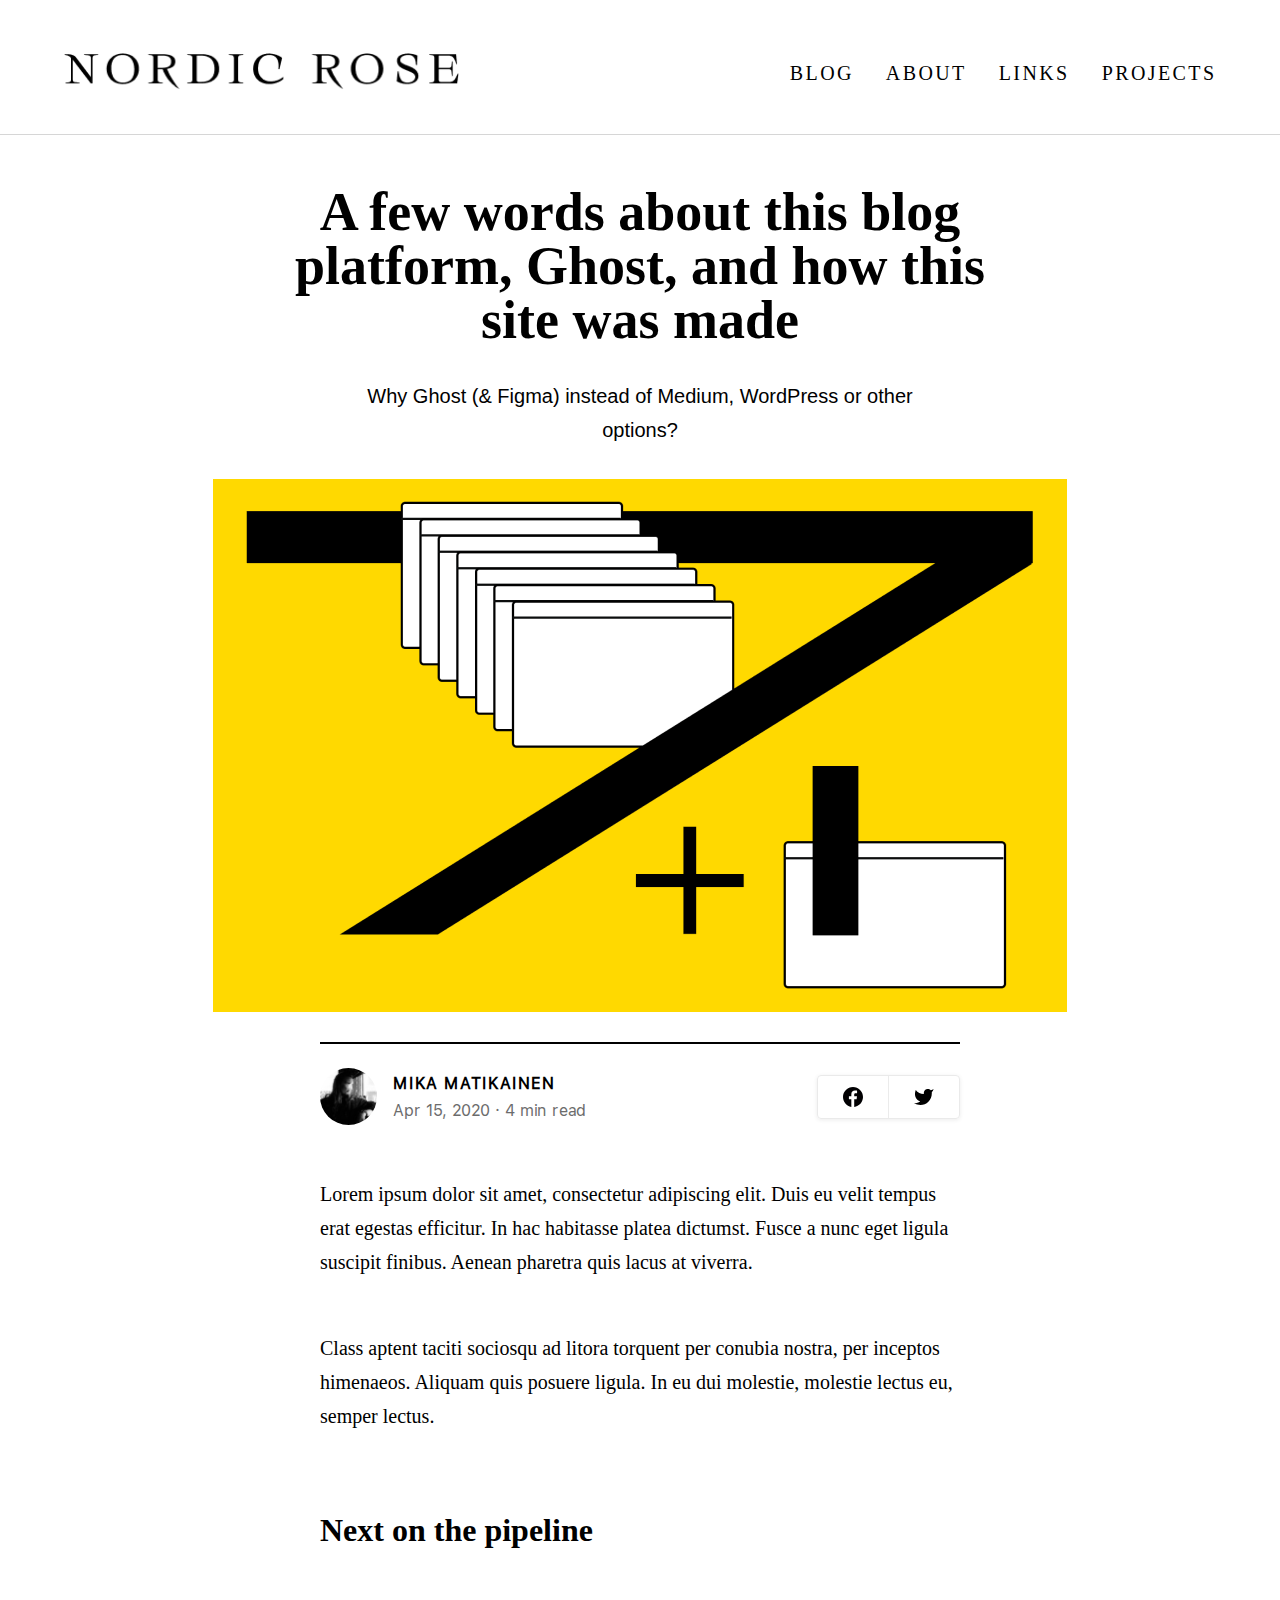
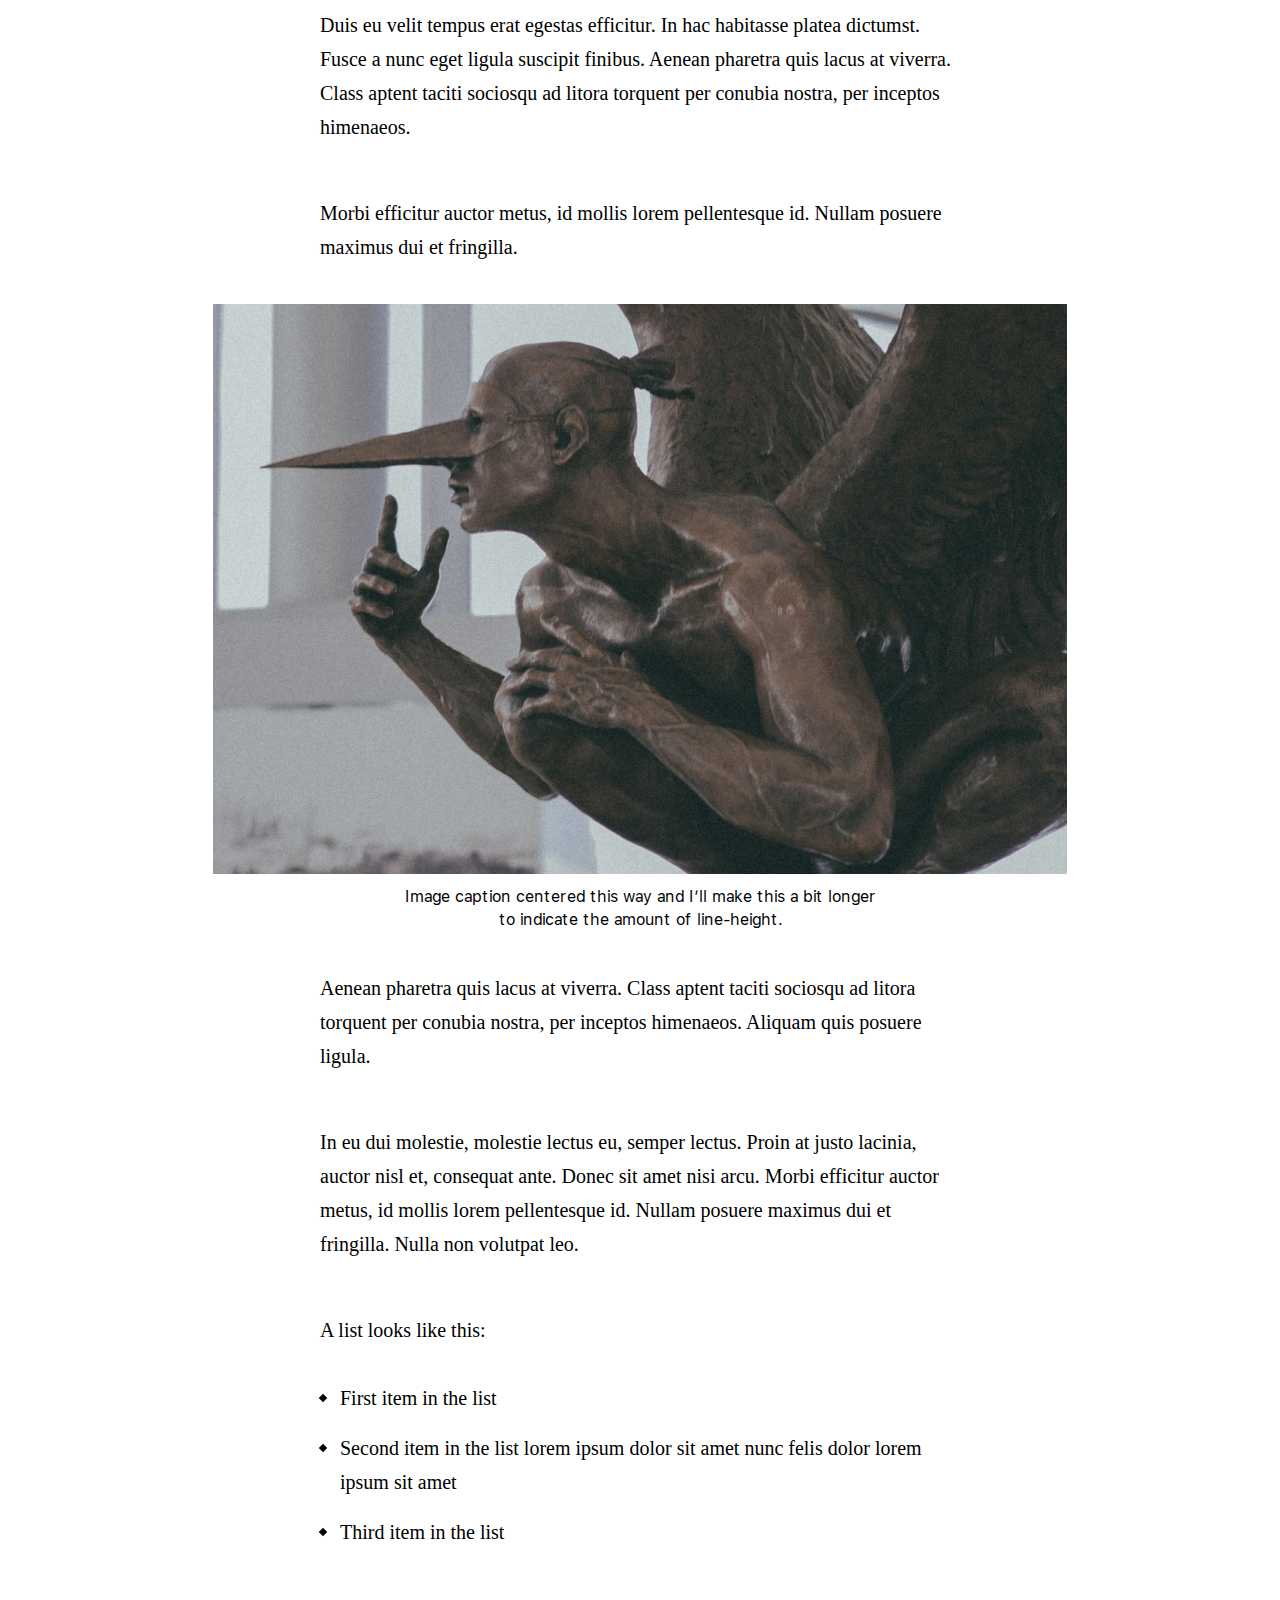
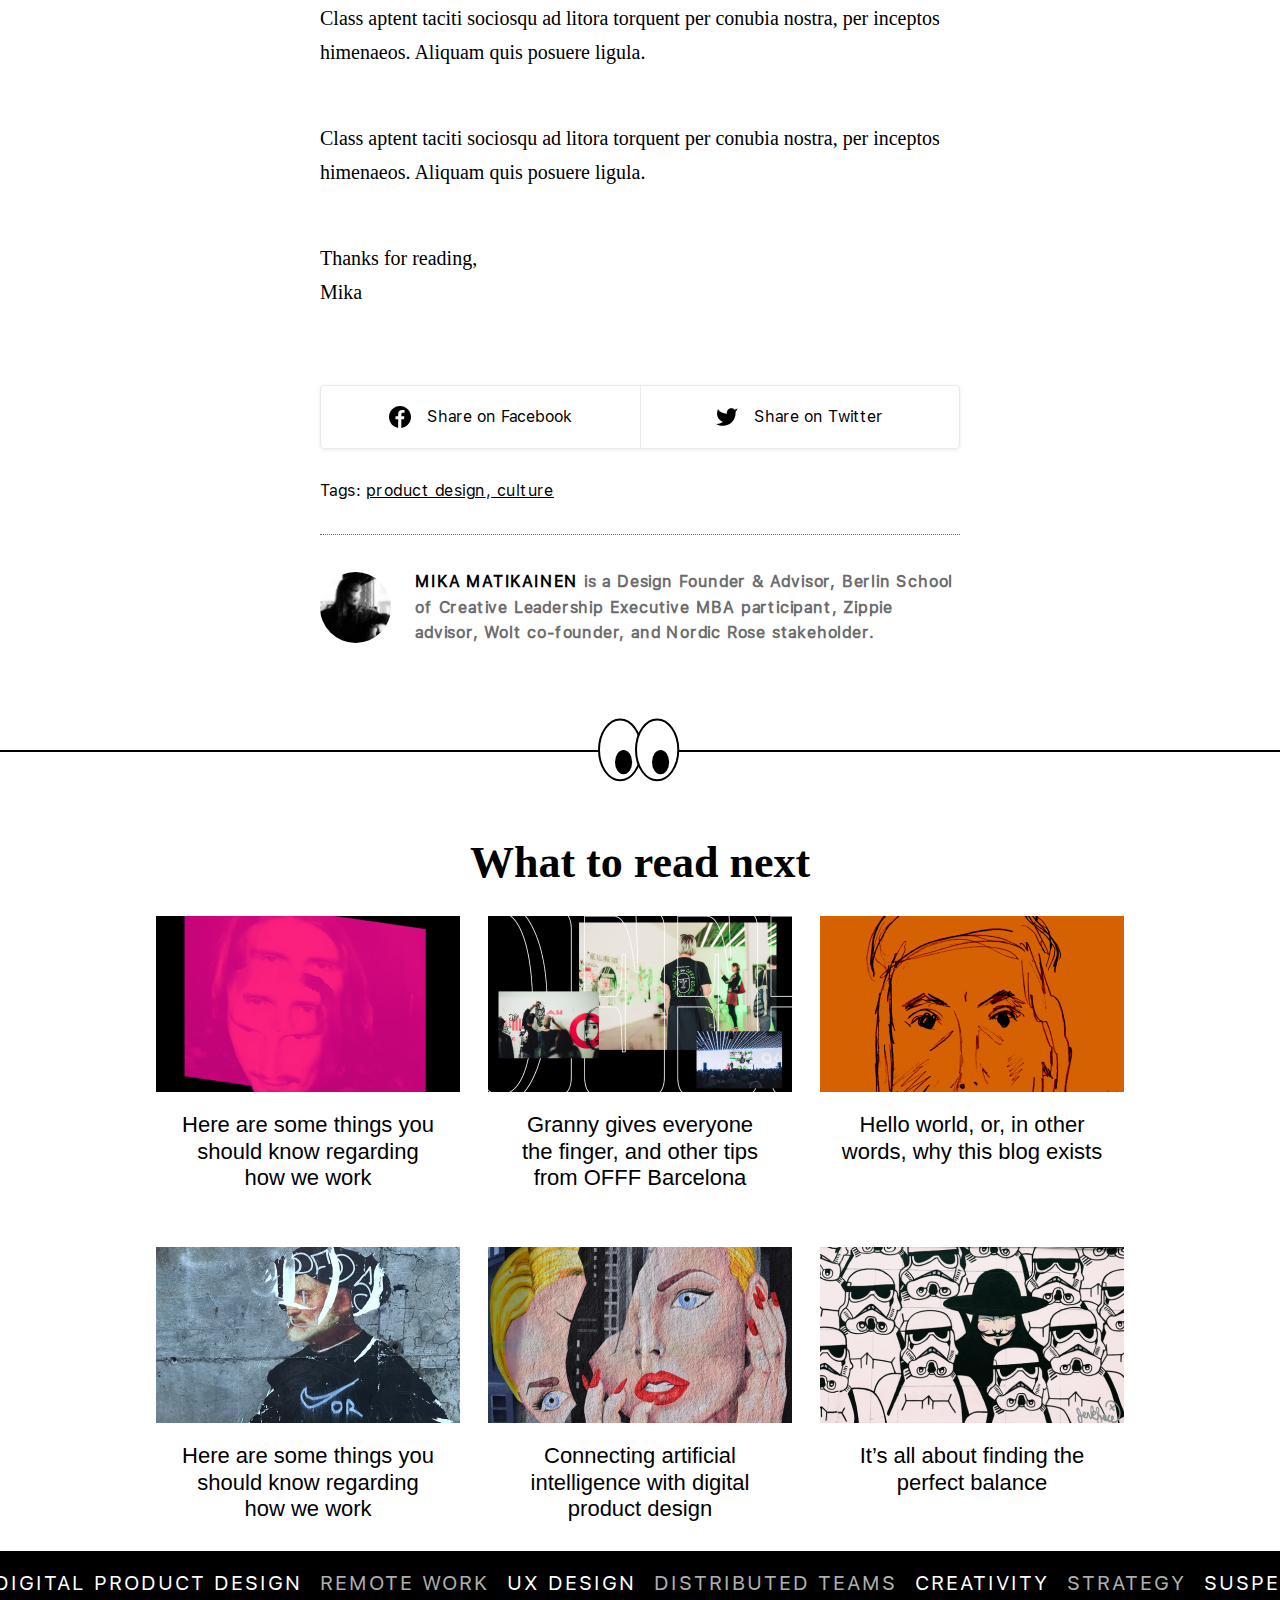
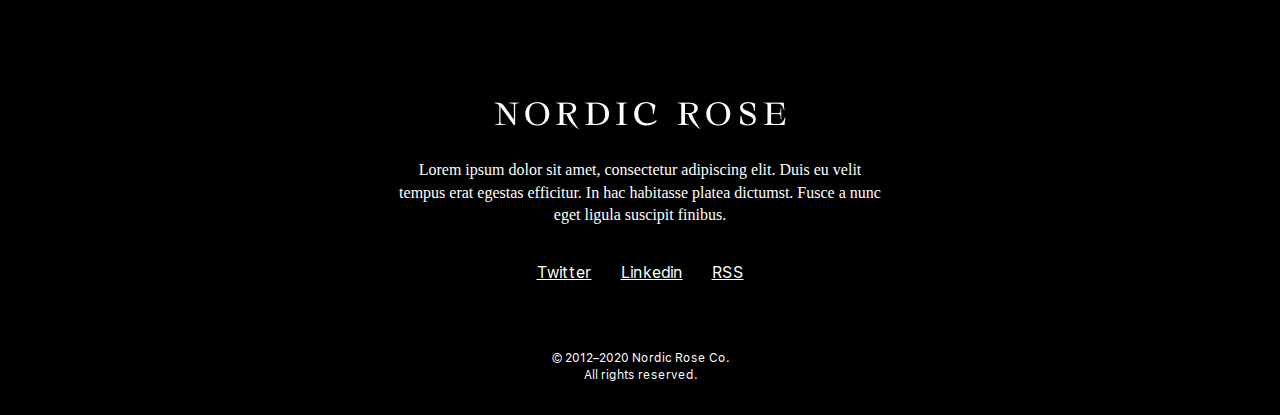
==== commit b67f4304: "done section 2 of article webpage" ====
--- a/disk/article.html
+++ b/disk/article.html
@@ -4,7 +4,7 @@
     <meta charset="UTF-8" />
     <meta http-equiv="X-UA-Compatible" content="IE=edge" />
     <meta name="viewport" content="width=device-width, initial-scale=1.0" />
-    <title>Document</title>
+    <title>NORDIC || ROSE</title>
     <!-- Fonts -->
     <link href="https://fonts.cdnfonts.com/css/new-york" rel="stylesheet" />
     <link href="https://fonts.cdnfonts.com/css/sf-mono" rel="stylesheet" />
@@ -231,6 +231,78 @@
           </div>
          </div>
       </section>
+
+      <!-- Section 2. More Articles -->
+      <!-- eyes icons -->
+      <section class="more-articles">
+        <div class="eyes-container">
+          <div class="left-eye eyes">
+            <div class="white-part">
+              <img src="./img/article-page/ellipse-outside.svg">
+              <div class="black-part"><img src="./img/article-page/ellipse-inside.svg"></div>
+            </div>
+          </div>
+          <div class="right-eye eyes">
+            <div class="white-part">
+              <img src="./img/article-page/ellipse-outside.svg">
+              <div class="black-part"><img src="./img/article-page/ellipse-inside.svg"></div>
+            </div>
+          </div>
+        </div>
+
+        <!-- title -->
+        <h2>What to read next</h2>
+
+        <!-- articles -->
+        <div class="articles-container">
+          <div class="article">
+            <a href="./article.html" target="_blank">
+              <img src="./img/article-image-1.png" />
+              <p>
+                Here are some things you should know regarding how we work
+              </p></a
+            >
+          </div>
+          <div class="article">
+            <a href="./article.html" target="_blank">
+              <img src="./img/article-image-2.png" />
+              <p>
+                Granny gives everyone the finger, and other tips from OFFF
+                Barcelona
+              </p></a
+            >
+          </div>
+          <div class="article">
+            <a href="#">
+              <img src="./img/article-image-3.png" />
+              <p>Hello world, or, in other words, why this blog exists</p></a
+            >
+          </div>
+          <div class="article">
+            <a href="#">
+              <img src="./img/article-image-4.png" />
+              <p>
+                Here are some things you should know regarding how we work
+              </p></a
+            >
+          </div>
+          <div class="article">
+            <a href="#">
+              <img src="./img/article-image-5.png" />
+              <p>
+                Connecting artificial intelligence with digital product design
+              </p></a
+            >
+          </div>
+          <div class="article">
+            <a href="#">
+              <img src="./img/article-image-6.png" />
+              <p>It’s all about finding the perfect balance</p></a
+            >
+          </div>
+        </div>
+      </section>
+        
     </main>
 
     <!-- Footer -->
--- a/disk/css/main.css
+++ b/disk/css/main.css
@@ -357,12 +357,125 @@
   text-transform: uppercase;
   color: #000000;
 }
+main .more-articles {
+  border-top: 2px solid #000000;
+  position: relative;
+  display: -webkit-box;
+  display: -ms-flexbox;
+  display: flex;
+  -webkit-box-orient: vertical;
+  -webkit-box-direction: normal;
+      -ms-flex-direction: column;
+          flex-direction: column;
+  -webkit-box-align: center;
+      -ms-flex-align: center;
+          align-items: center;
+  /* eyes separator */
+}
+main .more-articles .eyes-container {
+  position: absolute;
+  display: -webkit-box;
+  display: -ms-flexbox;
+  display: flex;
+  width: 84px;
+  top: -34px;
+}
+main .more-articles .eyes-container .eyes .white-part {
+  position: relative;
+}
+main .more-articles .eyes-container .eyes .white-part .black-part {
+  position: absolute;
+  bottom: 7px;
+  right: 10.14px;
+}
+main .more-articles .eyes-container .right-eye {
+  position: relative;
+  right: 8px;
+}
+main .more-articles .eyes-container::after {
+  content: "";
+  background-image: url("../img/article-page/smile-icon.png");
+  background-size: cover;
+  position: absolute;
+  top: calc(100% - 5px);
+  width: 100%;
+  height: 100%;
+  z-index: 100;
+  opacity: 0;
+}
+main .more-articles .eyes-container:hover::after {
+  -webkit-transition: all 250ms linear;
+  transition: all 250ms linear;
+  opacity: 1;
+}
+main .more-articles h2 {
+  text-align: center;
+  margin: 84px auto 27px auto;
+}
+main .more-articles .articles-container {
+  width: -webkit-fit-content;
+  width: -moz-fit-content;
+  width: fit-content;
+  margin: 0 auto;
+  display: -ms-grid;
+  display: grid;
+  -ms-grid-columns: 1fr 28px 1fr 28px 1fr;
+  grid-template-columns: repeat(3, 1fr);
+  gap: 28px;
+  padding: 0 20px;
+}
+main .more-articles .articles-container .article {
+  display: -webkit-box;
+  display: -ms-flexbox;
+  display: flex;
+  -webkit-box-orient: vertical;
+  -webkit-box-direction: normal;
+      -ms-flex-direction: column;
+          flex-direction: column;
+  -webkit-box-align: center;
+      -ms-flex-align: center;
+          align-items: center;
+  gap: 20px;
+  margin-bottom: 28px;
+}
+main .more-articles .articles-container .article a {
+  display: -webkit-box;
+  display: -ms-flexbox;
+  display: flex;
+  -webkit-box-orient: vertical;
+  -webkit-box-direction: normal;
+      -ms-flex-direction: column;
+          flex-direction: column;
+  -webkit-box-align: center;
+      -ms-flex-align: center;
+          align-items: center;
+  gap: 20px;
+}
+main .more-articles .articles-container .article a p {
+  font-family: "SF Pro Display", sans-serif;
+  font-weight: 500;
+  font-size: 22px;
+  line-height: 120%;
+  text-align: center;
+  max-width: 262px;
+}
 
 /* ------------------------- ++ RESPONSIVE ++ -------------------------- */
-/* */
+@media (max-width: 1036px) {
+  main .more-articles .articles-container {
+    -ms-grid-columns: (1fr)[2];
+    grid-template-columns: repeat(2, 1fr);
+  }
+}
+@media (max-width: 676px) {
+  main .more-articles .articles-container {
+    -ms-grid-columns: 1fr;
+    grid-template-columns: 1fr;
+  }
+}
 @media (max-width: 640px) {
   main .main-article {
-    /* Author Information*/
+    /* Author Information */
     /* Article Content*/
     /* Author's background */
   }
@@ -424,6 +537,9 @@
     margin-top: 10px;
     font-size: 26px;
   }
+  main .main-article__content .article-image-container__image-info {
+    padding: 0 20px;
+  }
   main .main-article__content .social-media-sharing {
     min-width: 100% !important;
     padding: 0 20px;
@@ -470,13 +586,6 @@
   font-family: "SF Pro Text";
   src: url("../fonts/SFProText-Regular.ttf") format("truetype");
   font-weight: normal;
-  font-style: normal;
-  font-display: swap;
-}
-@font-face {
-  font-family: "New York Medium";
-  src: url("../fonts/NewYorkMedium-Regular.ttf") format("truetype");
-  font-weight: 500;
   font-style: normal;
   font-display: swap;
 }
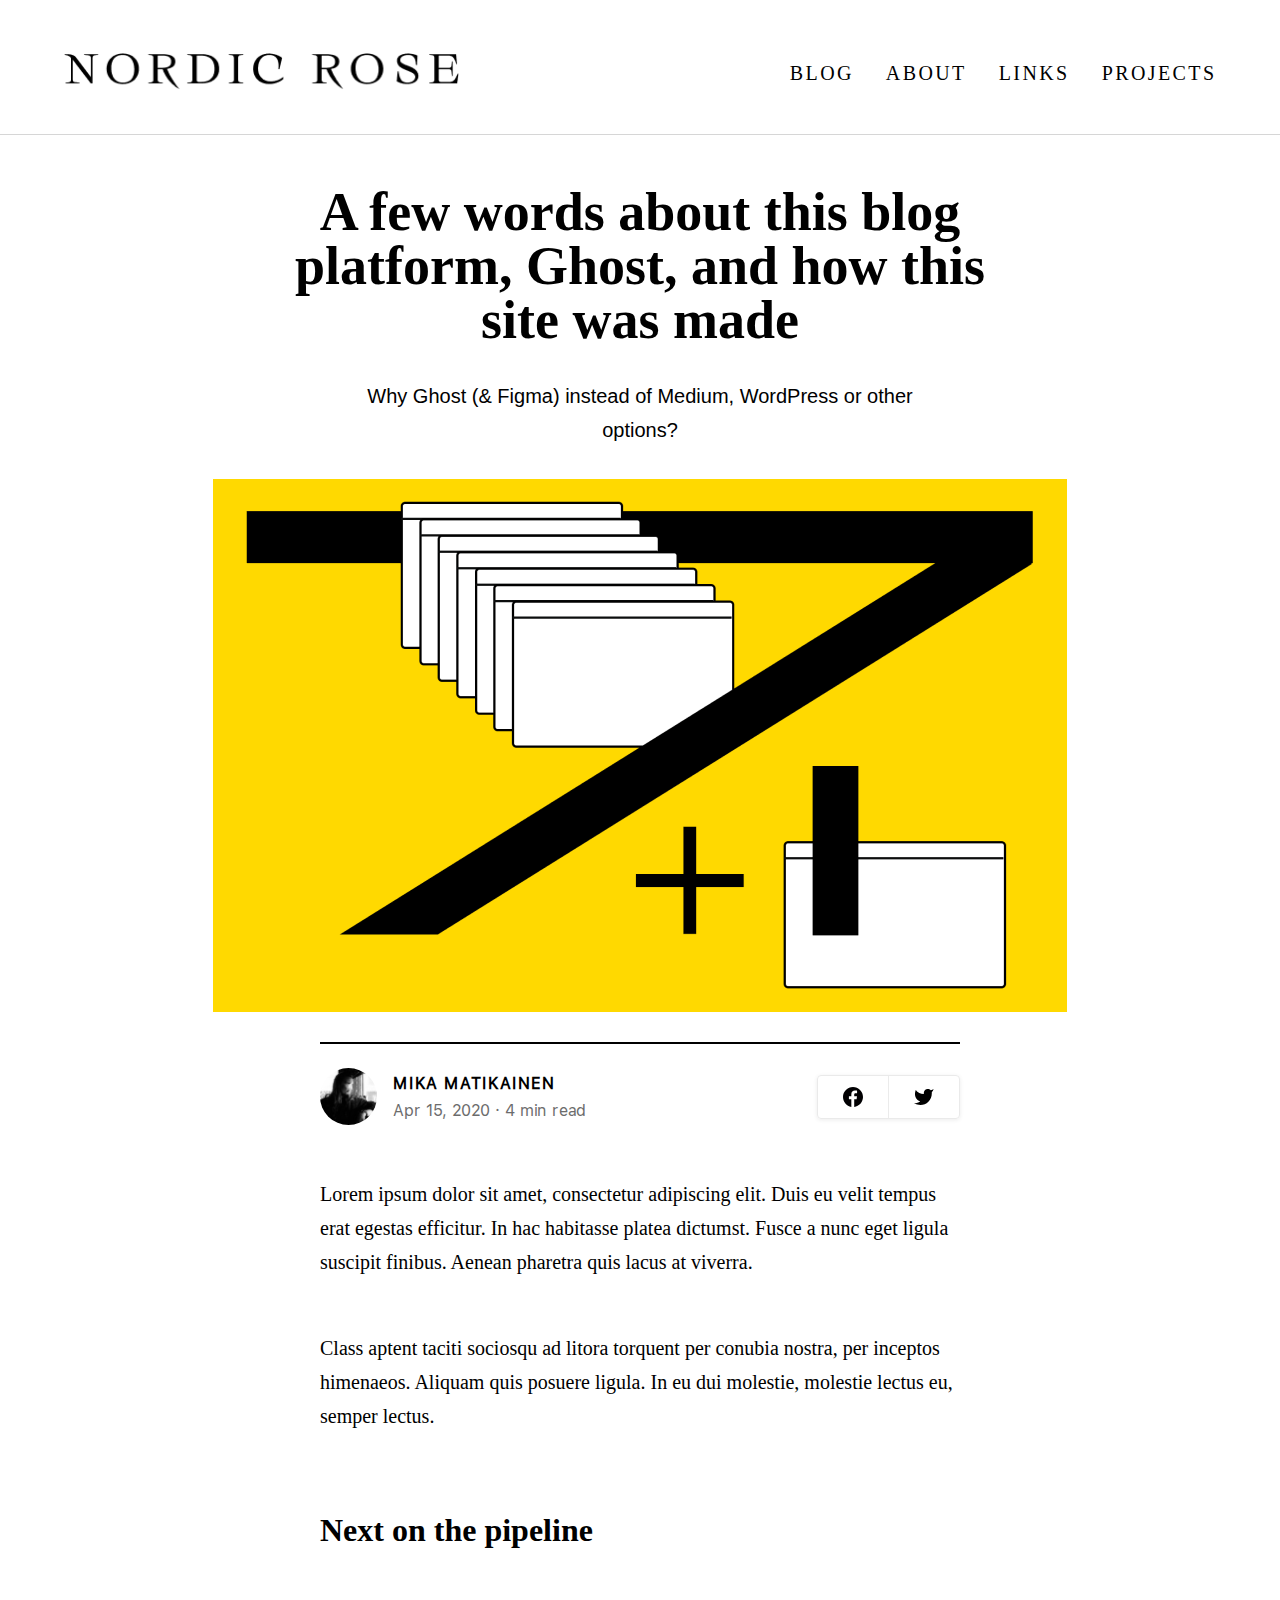
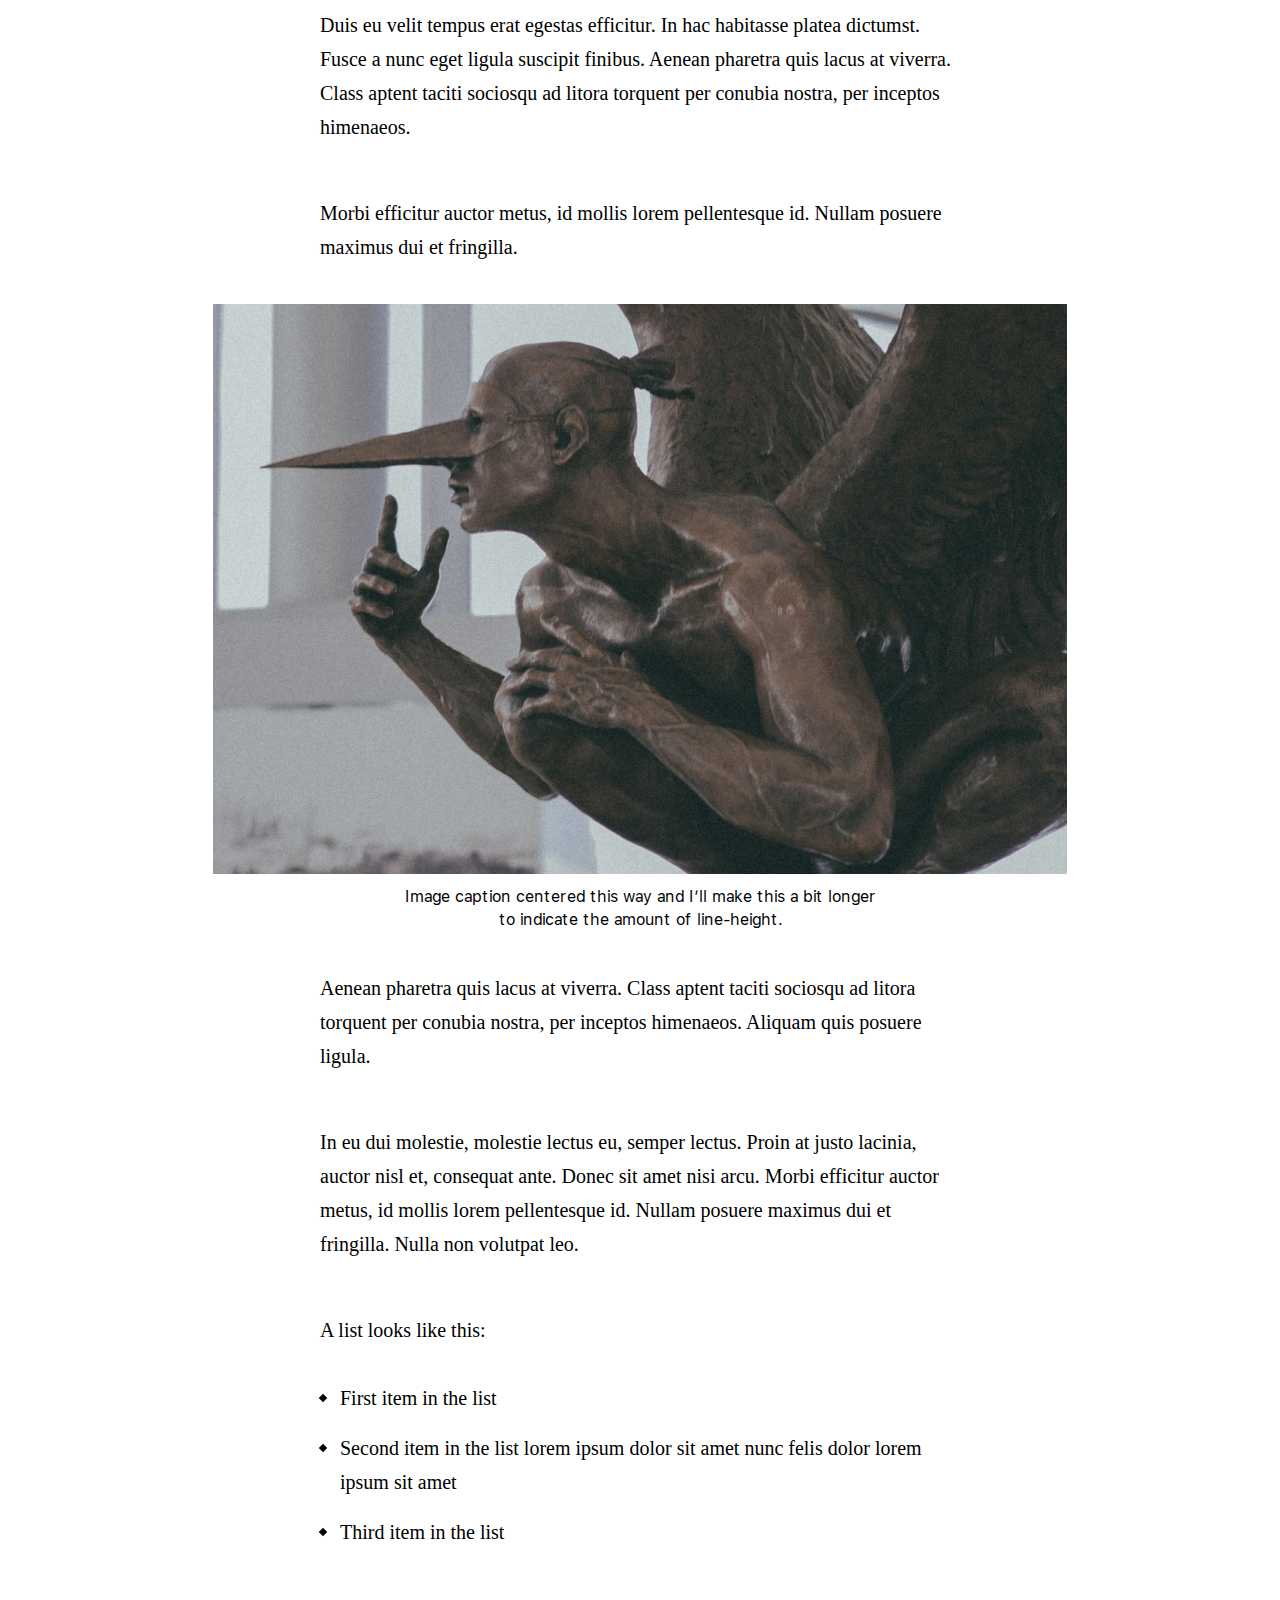
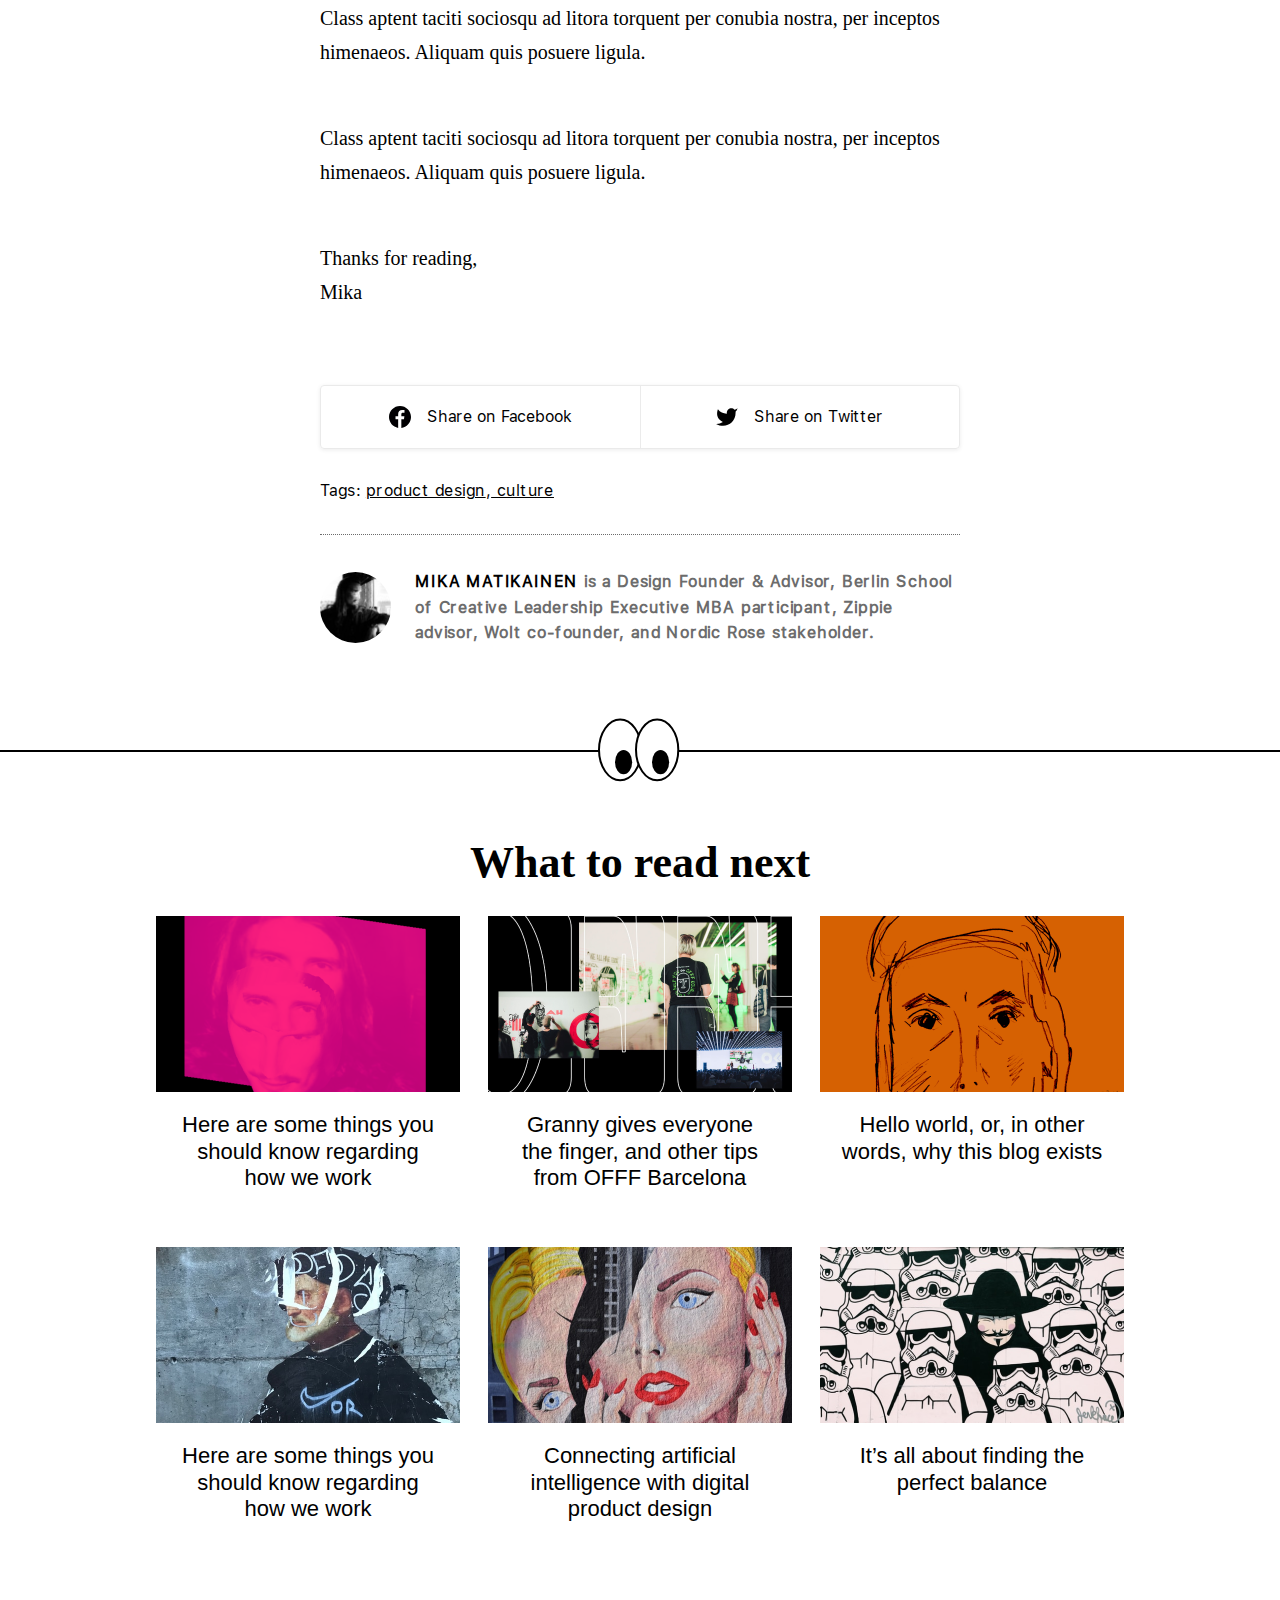
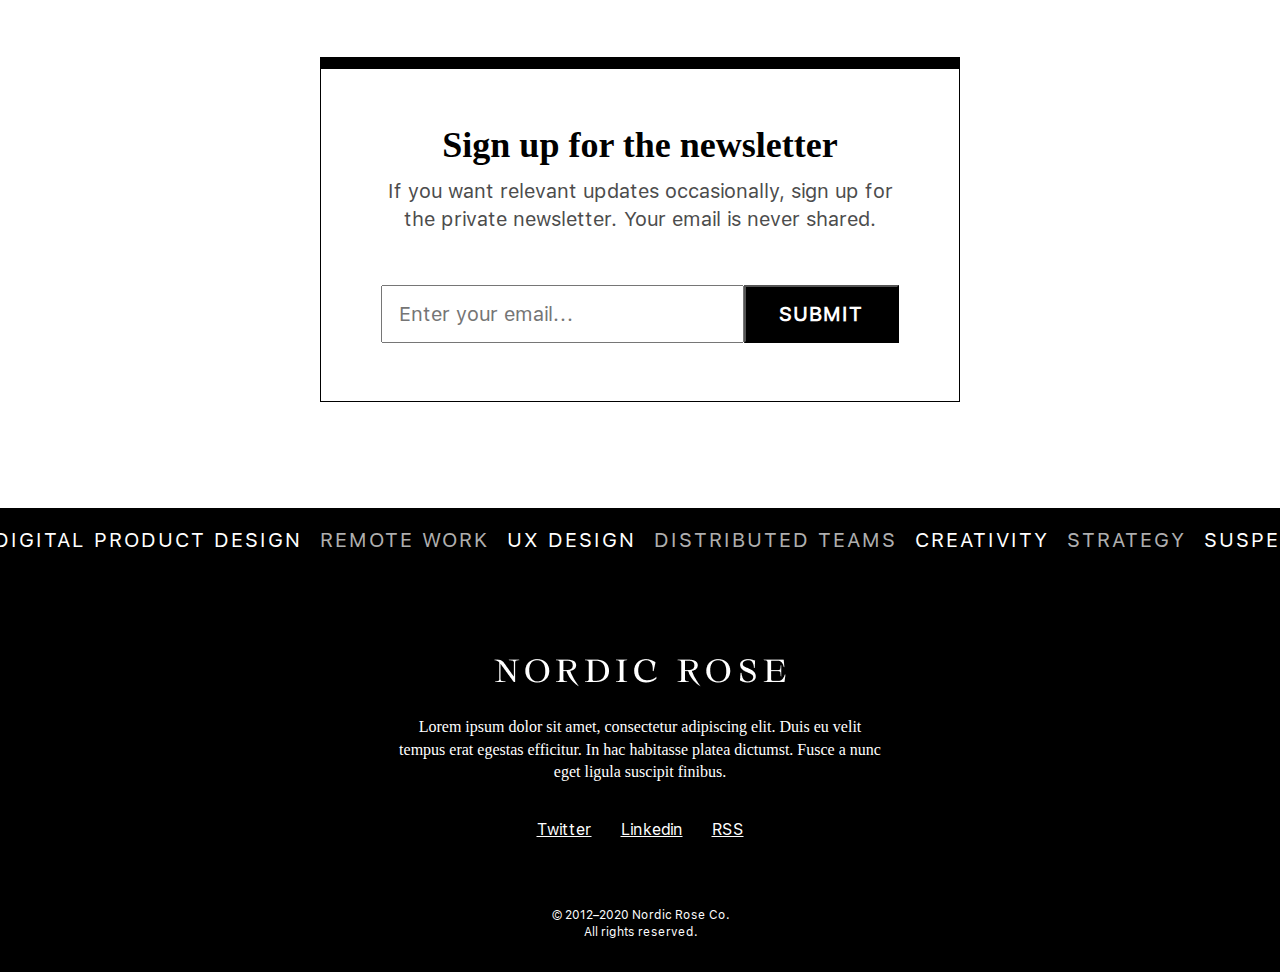
==== commit 25b27b6b: "finished the project, will check and motify if needed" ====
--- a/disk/article.html
+++ b/disk/article.html
@@ -75,7 +75,7 @@
     </div>
 
     <main>
-      <!-- Author and article posted date -->
+      <!-- Section 1. Main Articles -->
       <section class="main-article">
         <!-- 1. author info and date posted -->
         <div class="main-article__author">
@@ -301,6 +301,17 @@
             >
           </div>
         </div>
+      </section>
+
+      <!-- Section 3. Form -->
+      <section class="sign-up-form">
+        <h2>Sign up for the newsletter</h2>
+        <p>If you want relevant updates occasionally, sign up for the private newsletter. Your email is never shared. </p>
+        <form>
+          <!-- <label for="emailadd">First name:</label> -->
+          <input type="email" id="emailadd" name="emailadd" required placeholder="Enter your email...">
+          <input type="submit" value="Submit">
+        </form>
       </section>
         
     </main>
--- a/disk/css/main.css
+++ b/disk/css/main.css
@@ -1,3 +1,8 @@
+main {
+  /* Section 1: Main Articles*/
+  /* Section 2: More Articles */
+  /* Section 3: Sign Up Form*/
+}
 main .main-article {
   padding: 24px 0 104.18px 0;
   /* Author and Artitle's posted date */
@@ -371,6 +376,7 @@
       -ms-flex-align: center;
           align-items: center;
   /* eyes separator */
+  /* articles container */
 }
 main .more-articles .eyes-container {
   position: absolute;
@@ -459,6 +465,79 @@
   text-align: center;
   max-width: 262px;
 }
+main .sign-up-form {
+  border: 1px solid #000000;
+  border-top: 12px solid #000000;
+  max-width: 640px;
+  margin: 106px auto;
+  display: -webkit-box;
+  display: -ms-flexbox;
+  display: flex;
+  -webkit-box-orient: vertical;
+  -webkit-box-direction: normal;
+      -ms-flex-direction: column;
+          flex-direction: column;
+  -webkit-box-pack: center;
+      -ms-flex-pack: center;
+          justify-content: center;
+  -webkit-box-align: center;
+      -ms-flex-align: center;
+          align-items: center;
+  gap: 18px;
+  padding: 62px 60px;
+}
+main .sign-up-form h2 {
+  font-size: 36px;
+  line-height: 78%;
+  text-align: center;
+}
+main .sign-up-form p {
+  font-family: "SF Pro Text";
+  font-weight: 400;
+  font-size: 20px;
+  line-height: 140%;
+  color: #4c4c4c;
+  text-align: center;
+  margin: 0 auto;
+  margin-bottom: 34px;
+}
+main .sign-up-form form {
+  width: 100%;
+  height: 54px;
+  margin: 0 auto;
+  display: -ms-grid;
+  display: grid;
+  -ms-grid-columns: 70% 30%;
+  grid-template-columns: 70% 30%;
+}
+main .sign-up-form form input {
+  padding: 15px 16px;
+  /* email input */
+  /* submit button */
+}
+main .sign-up-form form input:first-child {
+  font-family: "SF Pro Text";
+  font-weight: 400;
+  font-size: 20px;
+  line-height: 24px;
+}
+main .sign-up-form form input:last-child {
+  background-color: #000000;
+  color: #ffffff;
+  text-transform: uppercase;
+  font-family: "SF Pro Text";
+  font-style: normal;
+  font-weight: 700;
+  font-size: 20px;
+  line-height: 24px;
+  text-align: center;
+  letter-spacing: 0.05em;
+  cursor: pointer;
+}
+main .sign-up-form form input:last-child:hover {
+  background-color: rgb(246, 217, 2);
+  color: #000000;
+}
 
 /* ------------------------- ++ RESPONSIVE ++ -------------------------- */
 @media (max-width: 1036px) {
@@ -472,8 +551,15 @@
     -ms-grid-columns: 1fr;
     grid-template-columns: 1fr;
   }
+  main .more-articles .articles-container .article:nth-child(n+4) {
+    display: none;
+  }
 }
 @media (max-width: 640px) {
+  main {
+    /* Main Article */
+    /* Main Article */
+  }
   main .main-article {
     /* Author Information */
     /* Article Content*/
@@ -578,6 +664,24 @@
   main .main-article__author-background .name-background p {
     text-align: center;
     font-size: 14px;
+  }
+  main .sign-up-form {
+    padding: 42px 20px;
+    margin: 92px auto 52px auto;
+  }
+  main .sign-up-form h2 {
+    font-size: 29px;
+    line-height: 100%;
+    max-width: 248px;
+  }
+  main .sign-up-form p {
+    font-size: 16px;
+    margin-bottom: 15px;
+    max-width: 306px;
+  }
+  main .sign-up-form form input:first-child, main .sign-up-form form input:last-child {
+    font-size: 16px;
+    line-height: 19px;
   }
 }
 /* --------------------------- ++ BASE ++ --------------------------- */
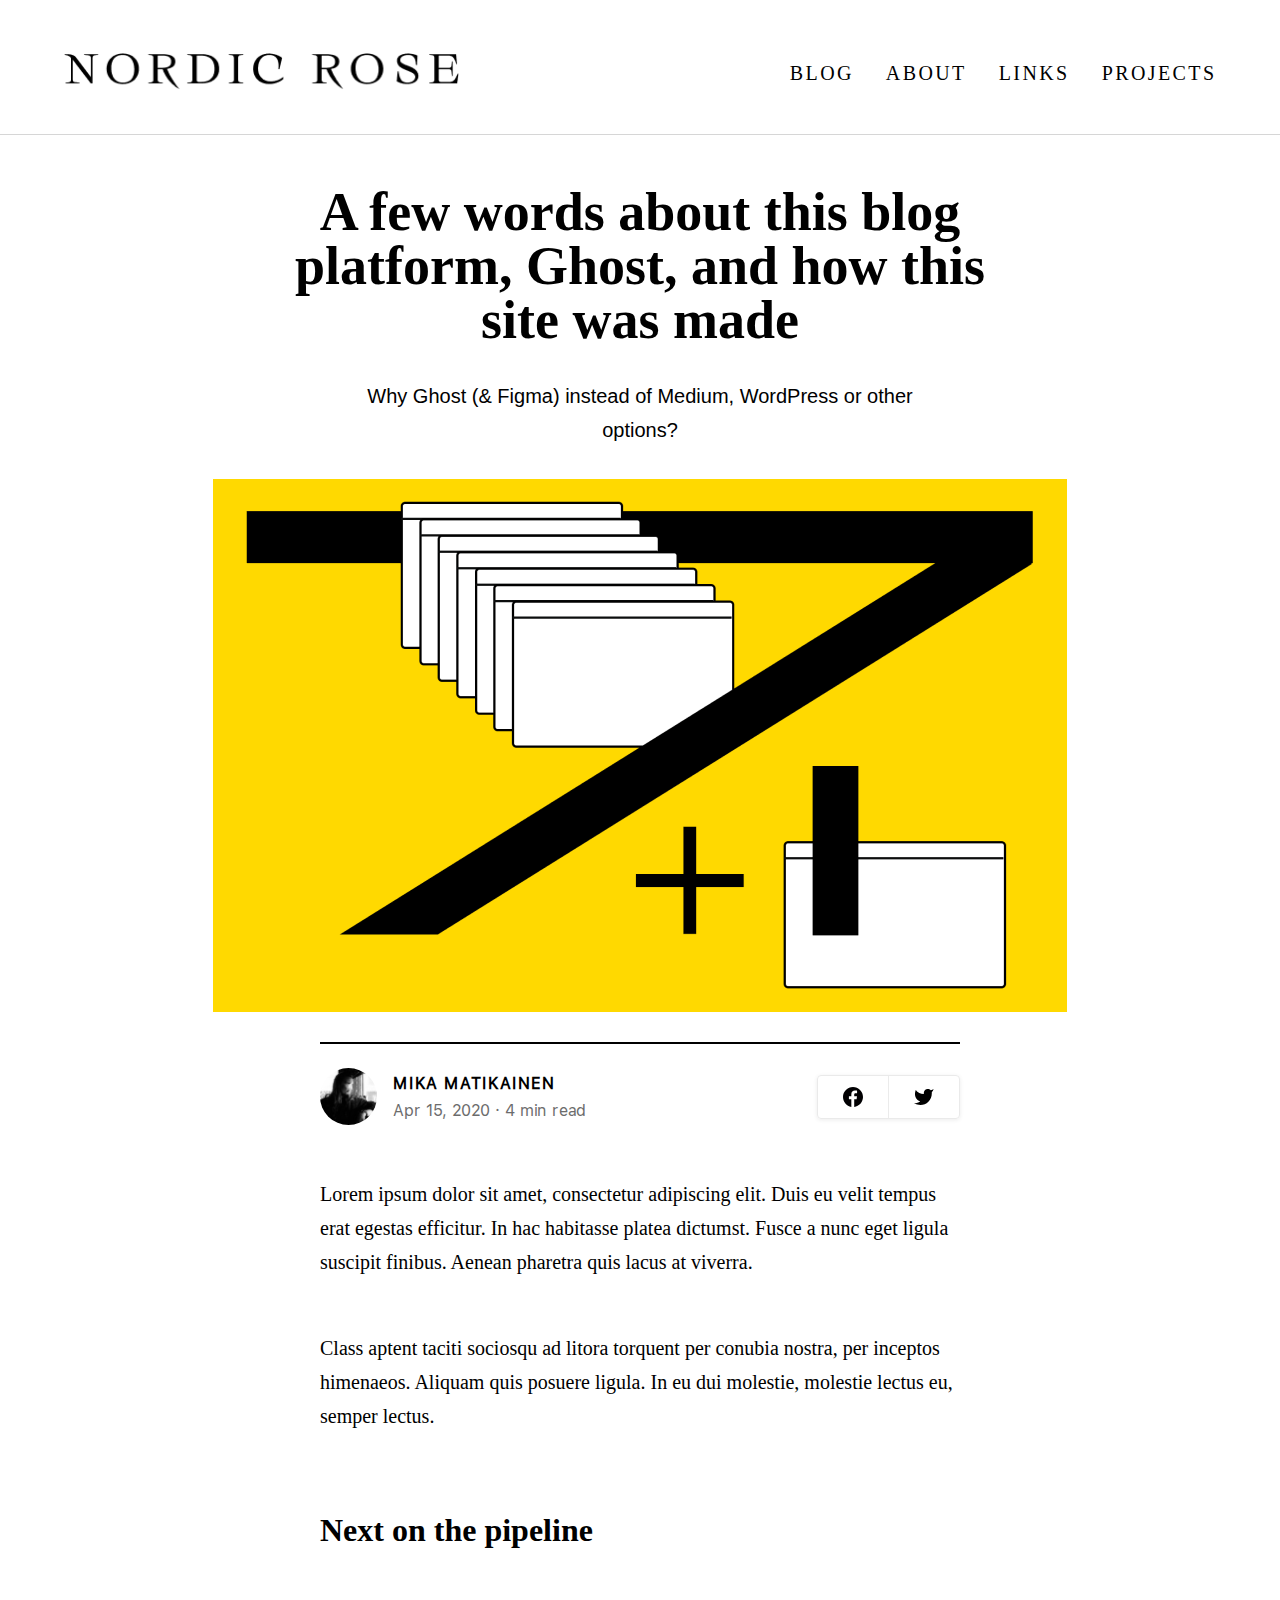
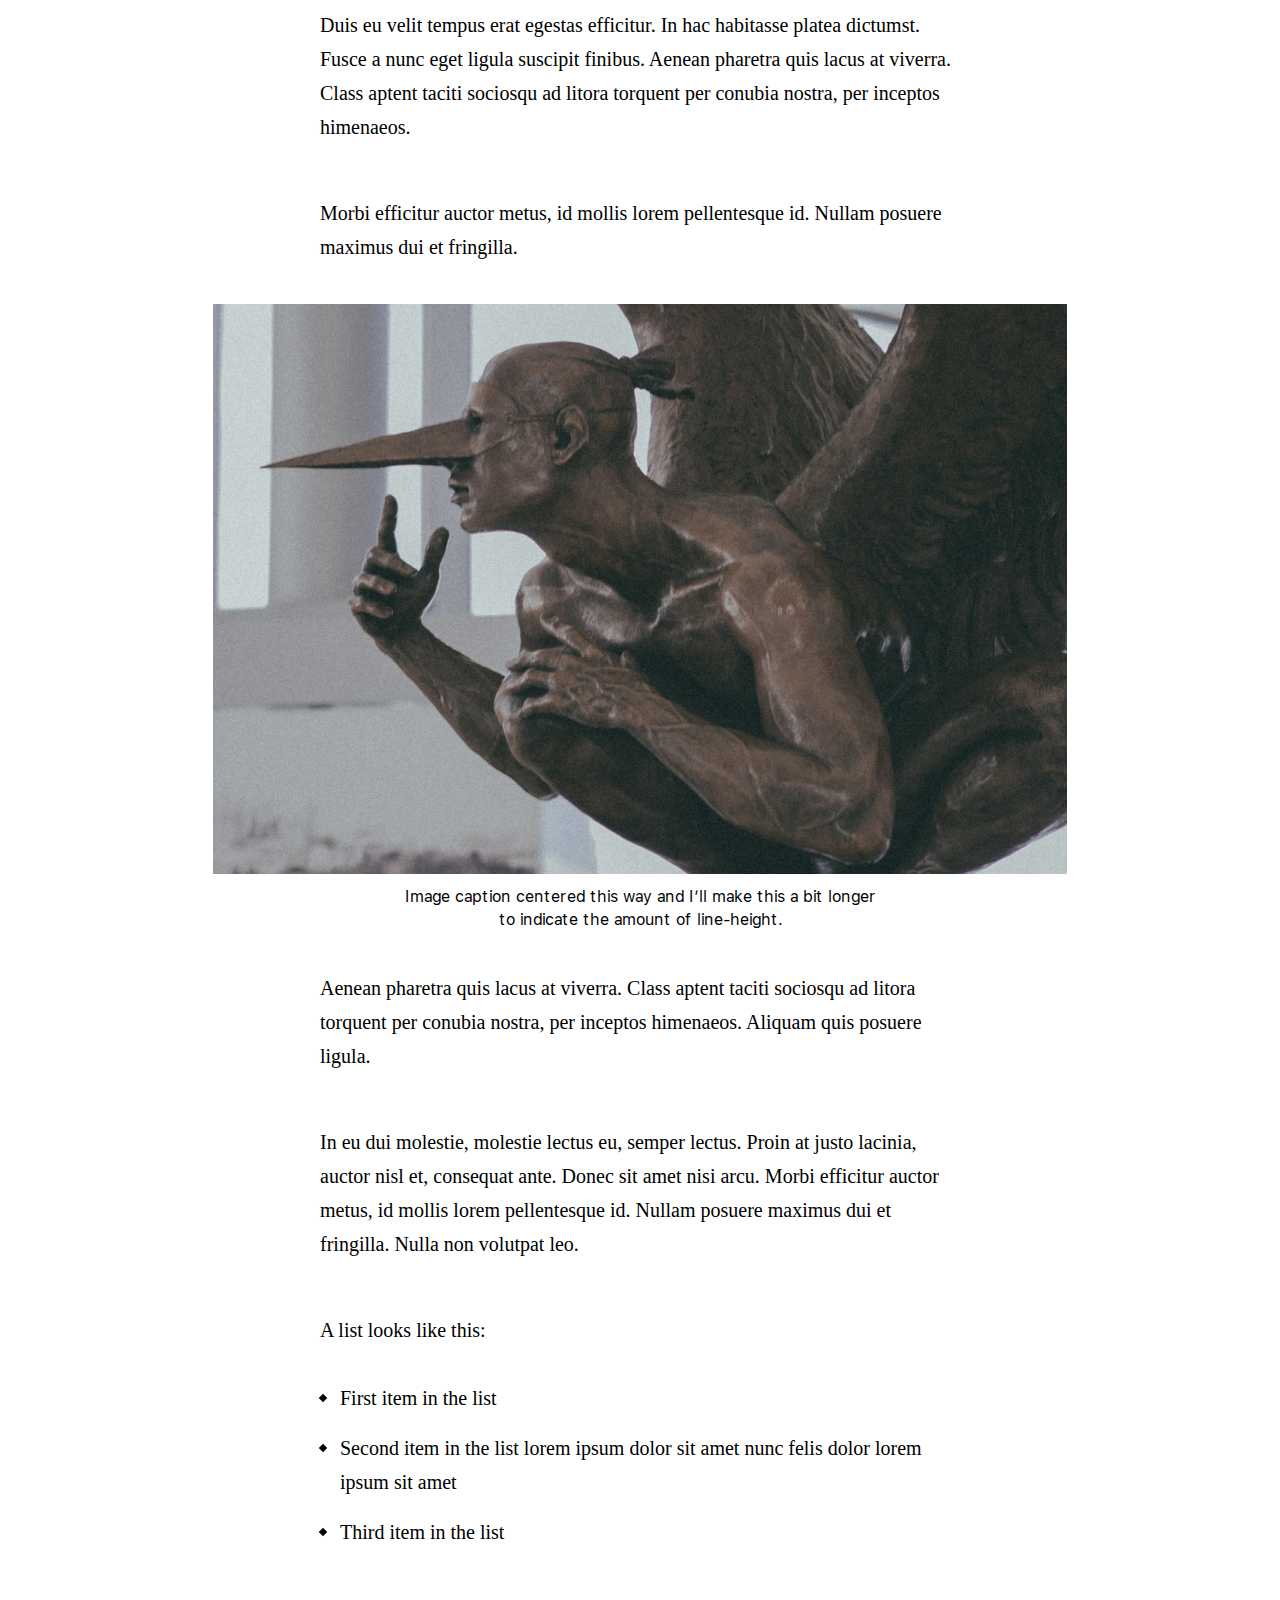
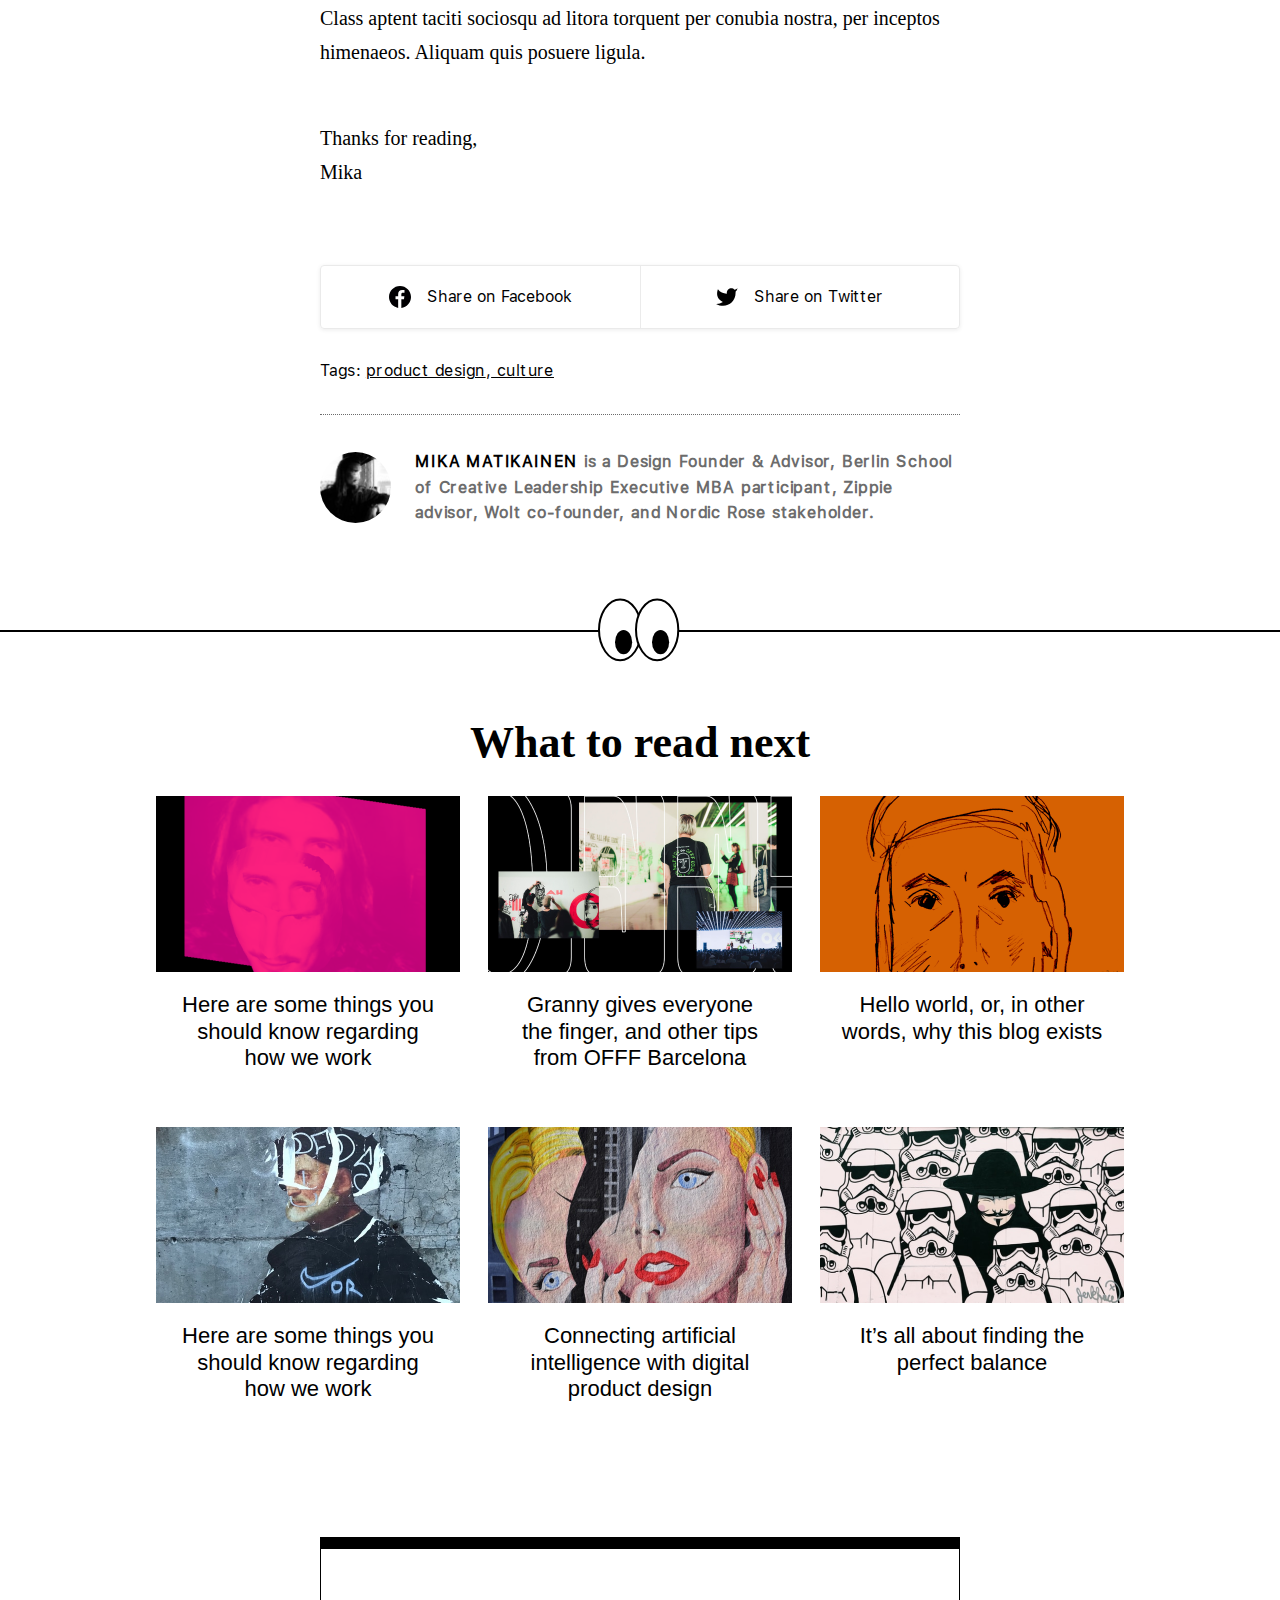
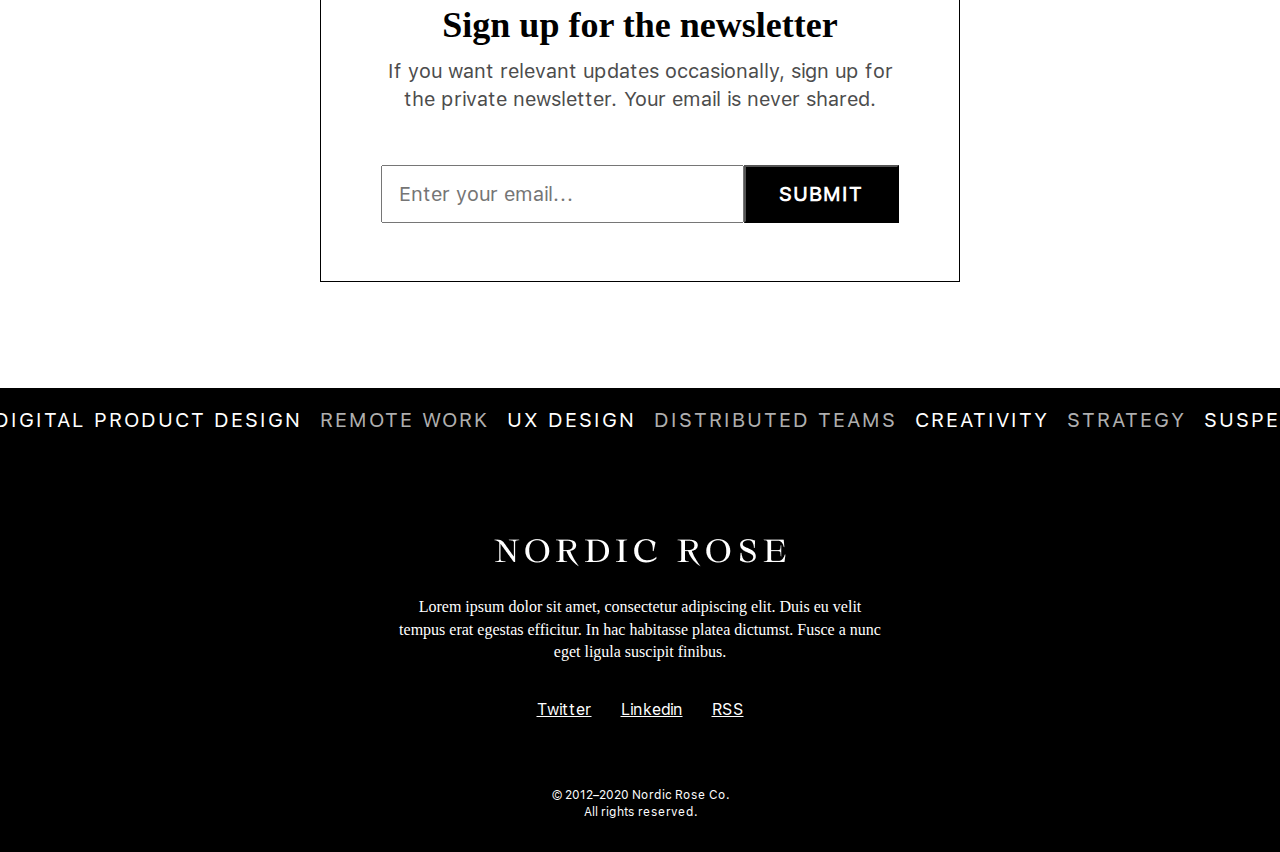
==== commit dbb85f42: "fix font size" ====
--- a/disk/article.html
+++ b/disk/article.html
@@ -37,7 +37,7 @@
           </ul>
           <ul class="navbar-links" id="navLinks">
             <div class="link-container">
-              <li><a href="./blog.html" target="_blank">blog</a></li>
+              <li><a href="./article.html">blog</a></li>
             </div>
             <div class="link-container">
               <li><a href="#">about</a></li>
@@ -181,10 +181,6 @@
               nostra, per inceptos himenaeos. Aliquam quis posuere ligula.
             </p>
             <p>
-              Class aptent taciti sociosqu ad litora torquent per conubia
-              nostra, per inceptos himenaeos. Aliquam quis posuere ligula.
-            </p>
-            <p>
               Thanks for reading,<br />
               Mika
             </p>
@@ -273,13 +269,13 @@
             >
           </div>
           <div class="article">
-            <a href="#">
+            <a href="./article.html" target="_blank">
               <img src="./img/article-image-3.png" />
               <p>Hello world, or, in other words, why this blog exists</p></a
             >
           </div>
           <div class="article">
-            <a href="#">
+            <a href="./article.html" target="_blank">
               <img src="./img/article-image-4.png" />
               <p>
                 Here are some things you should know regarding how we work
@@ -287,7 +283,7 @@
             >
           </div>
           <div class="article">
-            <a href="#">
+            <a href="./article.html" target="_blank">
               <img src="./img/article-image-5.png" />
               <p>
                 Connecting artificial intelligence with digital product design
@@ -295,7 +291,7 @@
             >
           </div>
           <div class="article">
-            <a href="#">
+            <a href="./article.html" target="_blank">
               <img src="./img/article-image-6.png" />
               <p>It’s all about finding the perfect balance</p></a
             >
--- a/disk/css/main.css
+++ b/disk/css/main.css
@@ -443,6 +443,7 @@
           align-items: center;
   gap: 20px;
   margin-bottom: 28px;
+  position: relative;
 }
 main .more-articles .articles-container .article a {
   display: -webkit-box;
@@ -464,6 +465,31 @@
   line-height: 120%;
   text-align: center;
   max-width: 262px;
+}
+main .more-articles .articles-container .article::after {
+  content: "";
+  height: 4px;
+  background-color: rgb(246, 217, 2);
+  top: 0;
+  left: 0;
+  width: 0%;
+  position: absolute;
+}
+main .more-articles .articles-container .article:hover a p {
+  text-decoration: underline;
+  -webkit-text-decoration-color: rgb(246, 217, 2);
+          text-decoration-color: rgb(246, 217, 2);
+}
+main .more-articles .articles-container .article:hover::after {
+  content: "";
+  height: 4px;
+  background-color: rgb(246, 217, 2);
+  top: 0;
+  left: 0;
+  width: 100%;
+  position: absolute;
+  -webkit-transition: all 250ms linear;
+  transition: all 250ms linear;
 }
 main .sign-up-form {
   border: 1px solid #000000;
@@ -677,7 +703,6 @@
   main .sign-up-form p {
     font-size: 16px;
     margin-bottom: 15px;
-    max-width: 306px;
   }
   main .sign-up-form form input:first-child, main .sign-up-form form input:last-child {
     font-size: 16px;
@@ -932,6 +957,12 @@
           align-items: center;
   gap: 20px;
   margin-bottom: 28px;
+  position: relative;
+  /* these 2 lines support hover effect on mobile screen */
+  width: -webkit-fit-content;
+  width: -moz-fit-content;
+  width: fit-content;
+  margin: 0 auto;
 }
 main .articles-section .articles-container .article a {
   display: -webkit-box;
@@ -953,6 +984,31 @@
   line-height: 120%;
   text-align: center;
   max-width: 262px;
+}
+main .articles-section .articles-container .article::after {
+  content: "";
+  height: 4px;
+  background-color: rgb(246, 217, 2);
+  top: 0;
+  left: 0;
+  width: 0%;
+  position: absolute;
+}
+main .articles-section .articles-container .article:hover a p {
+  text-decoration: underline;
+  -webkit-text-decoration-color: rgb(246, 217, 2);
+          text-decoration-color: rgb(246, 217, 2);
+}
+main .articles-section .articles-container .article:hover::after {
+  content: "";
+  height: 4px;
+  background-color: rgb(246, 217, 2);
+  top: 0;
+  left: 0;
+  width: 100%;
+  position: absolute;
+  -webkit-transition: all 250ms linear;
+  transition: all 250ms linear;
 }
 
 /* Footer - Home */
@@ -1056,7 +1112,6 @@
 
 /* ------------------------- ++ RESPONSIVE ++ -------------------------- */
 @media (max-width: 1024px) {
-  /*  ======================= HOME PAGE MOBILE ======================== */
   /* --- Header-Home --- */
   .header-home .header-container {
     position: relative;
@@ -1103,11 +1158,14 @@
   }
 }
 @media (max-width: 682px) {
-  /*  ======================= HOME PAGE MOBILE ======================== */
   /* Articles - Home */
   .articles-section {
     width: 100% !important;
   }
+  .articles-section h2 {
+    font-size: 32px;
+    line-height: 38px;
+  }
   .articles-section .articles-container {
     -ms-grid-columns: 1fr !important;
     grid-template-columns: 1fr !important;
@@ -1118,7 +1176,6 @@
   }
 }
 @media (max-width: 375px) {
-  /*  ======================= HOME PAGE MOBILE ======================== */
   /* --- Hero-Home --- */
   .hero-home {
     padding-top: 52px;
